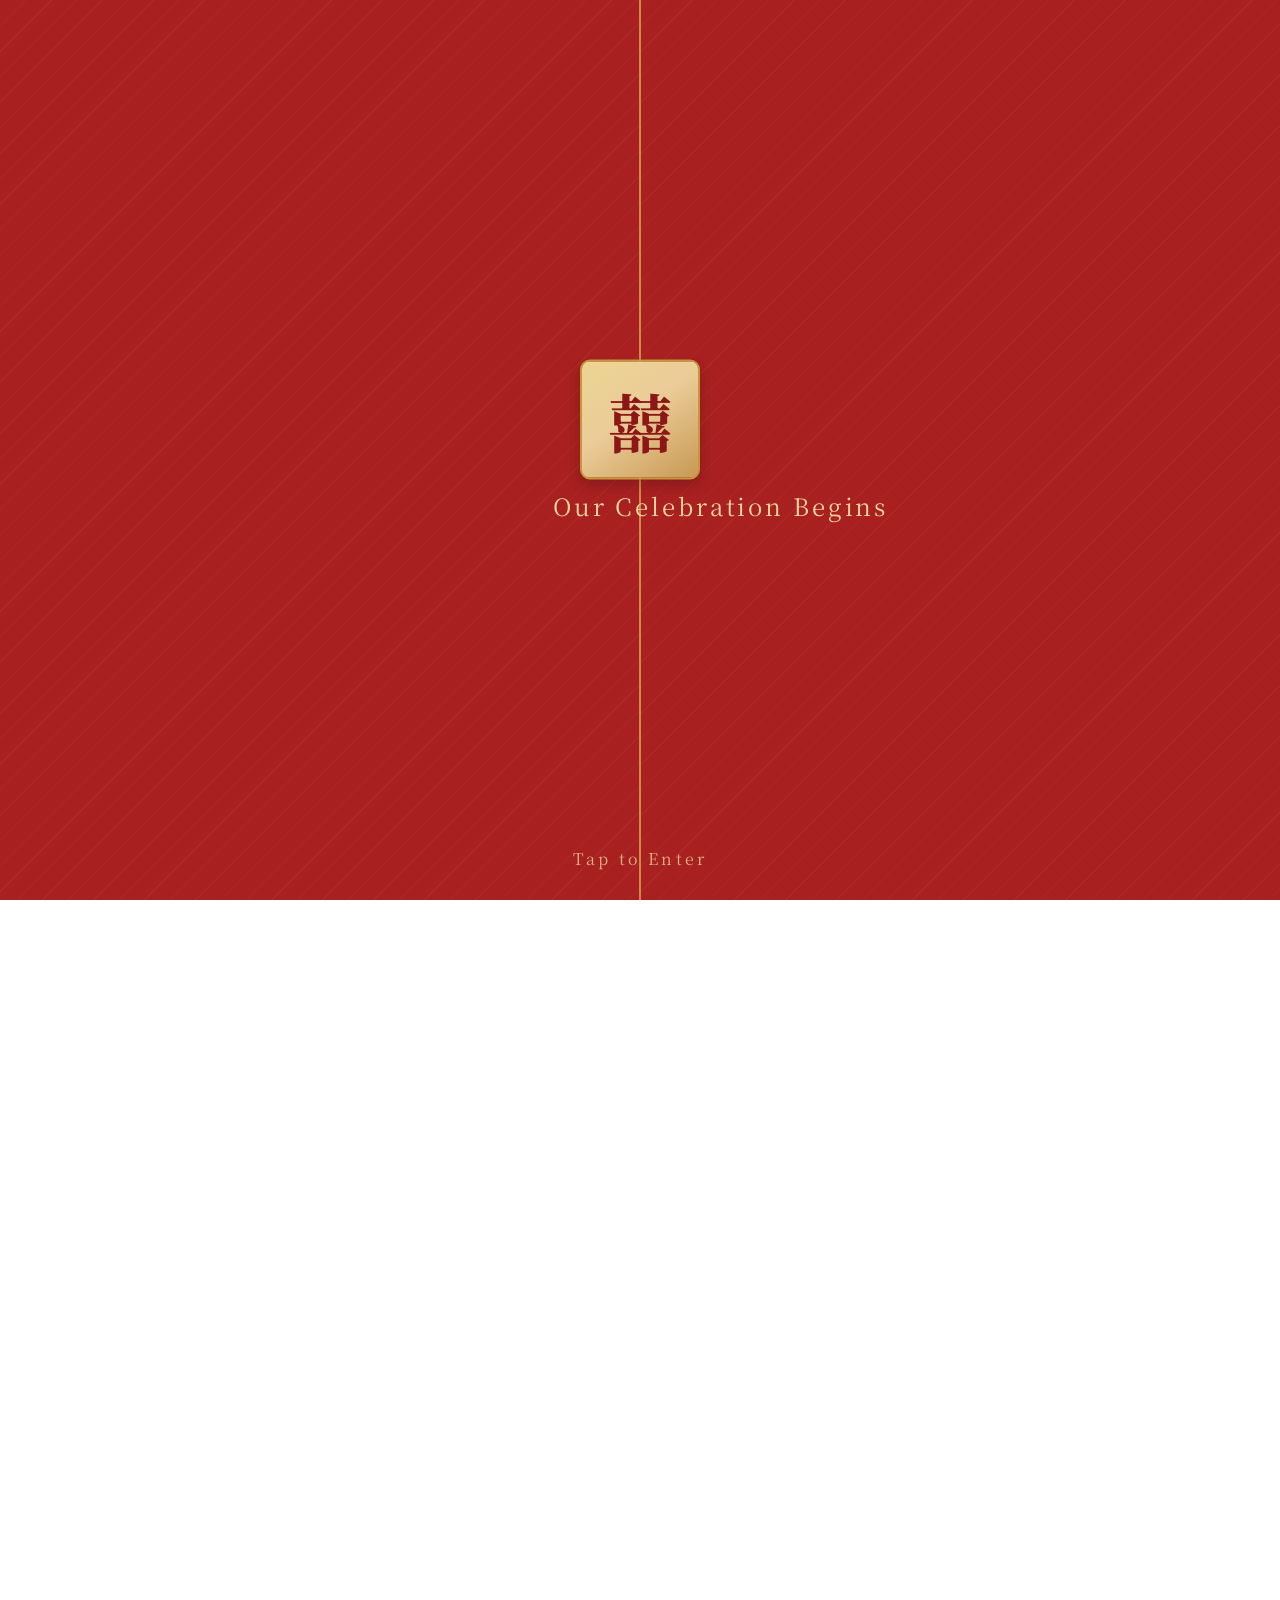
==== en.html @ 60b4d975 "english version" ====
<!DOCTYPE html>
<html lang="en">
<head>
<meta charset="UTF-8">
<meta
    name="viewport"
    content="width=device-width, initial-scale=1.0, maximum-scale=1.0, user-scalable=no"
>
<title>Wedding Invitation</title>
<link rel="preconnect" href="https://fonts.googleapis.com">
<link rel="preconnect" href="https://fonts.gstatic.com" crossorigin>
<link href="https://fonts.googleapis.com/css2?family=Cormorant+Garamond:wght@400;500;600&family=Noto+Serif+TC:wght@400;500;600;700&display=swap" rel="stylesheet">
<link rel="stylesheet" href="style.css">
</head>
<body class="no-scroll">
<!-- Opening -->
<section id="opening">
<div class="door door-left"></div>
<div class="door door-right"></div>
<div class="opening-content">
    <div class="happiness-tag">囍</div>
    <p class="opening-title">Our Celebration Begins</p>
</div>
<a class="opening-hint">Tap to Enter</a>
</section>
<!-- Hero -->
<section id="hero">
<img class="hero-photo" src="hero.jpg" alt="新人婚紗照">
<div class="hero-overlay"></div>
<div class="hero-frame"></div>
<div class="floating-xi xi-one">囍</div>
<div class="hero-content">
    <div class="hero-seal">囍</div>
    <p class="hero-invitation">
        Together with our families, we invite you to celebrate with us
    </p>
    <h1 class="hero-names">
        Ssu-Yu<br>
        Chin-I
    </h1>
    <p class="hero-english">
        SSU-YU &amp; CHIN-I
    </p>
    <p class="hero-date">
        MARCH 6, 2027 ・ SATURDAY
    </p>
    <div class="countdown" aria-label="Wedding countdown">
        <div class="countdown-item">
            <span id="countdown-days">000</span>
            <small>DAYS</small>
        </div>
        <div class="countdown-item">
            <span id="countdown-hours">00</span>
            <small>HRS</small>
        </div>
        <div class="countdown-item">
            <span id="countdown-minutes">00</span>
            <small>MIN</small>
        </div>
        <div class="countdown-item">
            <span id="countdown-seconds">00</span>
            <small>SEC</small>
        </div>
    </div>
</div>
<button class="scroll-hint" id="scrollHint" aria-label="Scroll down">
<span class="scroll-arrow"></span>
</button>
</section>
<!-- Prologue -->
<section id="invitation" class="invitation-section gold-dust">
<div class="section-inner">
<div class="invitation-heading">
<span class="invitation-line"></span>
<h2 class="invitation-symbol">囍</h2>
<span class="invitation-line"></span>
</div>
<p class="section-kicker">
      TO OUR FAMILY &amp; FRIENDS
</p>
<p class="invitation-text">
    Thank you for being part of our journey.<br><br>
    Because of you,<br>
    this story means even more<br>
    when shared.
</p>
</div>
</section>
<!-- Fate -->
<section id="fate" class="fate-section gold-dust">
<div class="floating-seed" aria-hidden="true">
<img src="assets/seed.svg" alt="">
</div>
<div class="fate-inner">
<div class="fate-heading">
    <span class="fate-line"></span>
    <div>
        <h2 class="fate-title">緣</h2>
        <p class="fate-kicker">OUR STORY</p>
    </div>
    <span class="fate-line"></span>
</div>
<div class="fate-story">
<p class="fate-text fate-line1">
               故事，
</p>
<p class="fate-text fate-line2">
               始於一顆桃花心木種子。
</p>
<div class="fate-gap"></div>
<p class="fate-date scene17-date">
               2017.01.24
</p>
<div class="fate-ending scene17">
    <p class="fate-text scene17-line1">
        從那一天起，
    </p>
    <p class="fate-text scene17-line2">
        我，
    </p>
    <p class="fate-text scene17-line3">
        變成了我們。
    </p>
</div>
<div class="fate-gap"></div>
<p class="fate-date scene22-date">
    2022.08.19
</p>
<div class="fate-ending scene22">
    <p class="fate-text scene22-line1">
        我們先許下了承諾，
    </p>
    <p class="fate-text scene22-line2">
        把婚禮，
    </p>
    <p class="fate-text scene22-line3">
        留給未來。
    </p>
</div>
<div class="fate-gap"></div>
<p class="fate-date scene27-date">
    2027.03.06
</p>
<div class="fate-ending scene27">
    <p class="fate-text scene27-line1">
        經過五年的等待，
    </p>
    <p class="fate-text scene27-line2">
        我們終於等到了，
    </p>
    <p class="fate-text scene27-line3">
        這一天。
    </p>
</div>
</div>
</div>
</section>
<!-- Gallery -->
<section id="gallery" class="gallery-section gold-dust">
    <div class="gallery-inner">
        <div class="gallery-heading">
            <span class="gallery-line"></span>
            <div>
                <h2 class="gallery-title">影</h2>
                <p class="gallery-kicker">PHOTOGRAPHS</p>
            </div>
            <span class="gallery-line"></span>
        </div>
        <div class="gallery-slider" id="gallerySlider">
            <div class="gallery-slide">
                <img src="assets/gallery-01.jpg" alt="婚紗照 1">
            </div>
            <div class="gallery-slide">
                <img src="assets/gallery-02.jpg" alt="婚紗照 2">
            </div>
            <div class="gallery-slide">
                <img src="assets/gallery-03.jpg" alt="婚紗照 3">
            </div>
            <div class="gallery-slide">
                <img src="assets/gallery-04.jpg" alt="婚紗照 4">
            </div>
            <div class="gallery-slide">
                <img src="assets/gallery-05.JPG" alt="婚紗照 5">
            </div>
            <div class="gallery-slide">
                <img src="assets/gallery-06.jpg" alt="">
            </div>
            <div class="gallery-slide">
                <img src="assets/gallery-07.JPG" alt="">
            </div>
            <div class="gallery-slide">
                <img src="assets/gallery-08.JPG" alt="">
            </div>
            <div class="gallery-slide">
                <img src="assets/gallery-09.JPG" alt="">
            </div>
            <div class="gallery-slide">
                <img src="assets/gallery-10.JPG" alt="">
            </div>
            <div class="gallery-slide">
                <img src="assets/gallery-11.JPG" alt="">
            </div>
            <div class="gallery-slide">
                <img src="assets/gallery-12.JPG" alt="">
            </div>
        </div>
        <div class="gallery-dots" id="galleryDots">
            <button class="gallery-dot is-active" type="button" aria-label="第 1 張照片"></button>
            <button class="gallery-dot" type="button" aria-label="第 2 張照片"></button>
            <button class="gallery-dot" type="button" aria-label="第 3 張照片"></button>
            <button class="gallery-dot" type="button" aria-label="第 4 張照片"></button>
            <button class="gallery-dot" type="button" aria-label="第 5 張照片"></button>
            <button class="gallery-dot" type="button" aria-label="第 6 張照片"></button>
            <button class="gallery-dot" type="button" aria-label="第 7 張照片"></button>
            <button class="gallery-dot" type="button" aria-label="第 8 張照片"></button>
            <button class="gallery-dot" type="button" aria-label="第 9 張照片"></button>
            <button class="gallery-dot" type="button" aria-label="第 10 張照片"></button>
            <button class="gallery-dot" type="button" aria-label="第 11 張照片"></button>
            <button class="gallery-dot" type="button" aria-label="第 12 張照片"></button>
        </div>
    </div>
</section>
<!-- Wedding Information -->
<section id="information" class="information-section gold-dust">
<div class="information-inner">
    <div class="information-heading">
        <span class="information-line"></span>
        <div>
            <h2 class="information-title">宴</h2>
            <p class="information-kicker">WEDDING DETAILS</p>
        </div>
        <span class="information-line"></span>
    </div>
<div class="information-block">
<p class="information-label">DATE</p>
<p class="information-main">2027 年 3 月 6 日</p>
<p class="information-sub">星期六</p>
</div>
<div class="information-block">
<p class="information-label">VENUE</p>
<p class="information-main">涵碧樓</p>
<p class="information-sub">The Lalu · Sun Moon Lake</p>
</div>
<div class="information-block">
    <p class="information-label">SCHEDULE</p>
    <div class="schedule-list">
        <div class="schedule-row">
            <span class="schedule-time">10:00</span>
            <span>湖畔證婚</span>
        </div>
        <div class="schedule-row">
            <span class="schedule-time">11:30</span>
            <span>午宴</span>
        </div>
    </div>
    <p class="ceremony-note">
        湖畔證婚座位有限，建議提早抵達入座；<br>
        若座位已滿，仍歡迎於後方一同觀禮。
    </p>
</div>
<div class="information-block calendar-block">
<div class="calendar-buttons">
    <a id="googleCalendarBtn"
   class="calendar-btn calendar-google"
   target="_blank"
   rel="noopener">
    Google Calendar
</a>
<a id="appleCalendarBtn"
   class="calendar-btn calendar-apple"
   href="assets/wedding.ics"
   download>
    Apple Calendar
</a>
</div>
<p class="calendar-note">
    期待與您共度這美好的一天。
</p>
</div>
</div>
</section>
<!-- Transportation -->
<section id="transportation" class="transportation-section gold-dust">
    <div class="transportation-heading">
        <span class="transportation-line"></span>
        <div>
            <h2 class="transportation-title">行</h2>
            <p class="transportation-kicker">GETTING HERE</p>
        </div>
        <span class="transportation-line"></span>
    </div>
    <div class="transportation-inner">
        <div class="transportation-location">
            <h3>日月潭涵碧樓</h3>
            <p class="venue-en">
                The Lalu, Sun Moon Lake
            </p>
            <p class="venue-address">
                南投縣魚池鄉水社村中興路142號
            </p>
        </div>
        <div class="transport-cards">
    <div class="transport-card">
        <div class="transport-icon" aria-hidden="true">
    <svg viewBox="0 0 24 24">
        <path d="M6 17h12"></path>
        <path d="M6 4h12a2 2 0 0 1 2 2v9a2 2 0 0 1-2 2H6a2 2 0 0 1-2-2V6a2 2 0 0 1 2-2Z"></path>
        <path d="M4 11h16"></path>
        <path d="M8 8h.01"></path>
        <path d="M16 8h.01"></path>
        <circle cx="8" cy="18" r="1.5"></circle>
        <circle cx="16" cy="18" r="1.5"></circle>
    </svg>
</div>
        <p class="transport-title">
            台灣好行
        </p>
        <div class="transport-route">
    <span>高鐵台中站</span>
    <span class="route-arrow">↓</span>
    <span>台灣好行（日月潭線）</span>
    <span class="route-arrow">↓</span>
    <span>日月潭水社站</span>
</div>
<p class="transport-note">
    於高鐵台中站 1 樓 5 號出口搭乘台灣好行(日月潭線)，<br>
    車程約 90–100 分鐘。
</p>

<p class="transport-note">
    抵達日月潭水社站後，搭乘計程車約 5 分鐘，<br>
    或步行約 15 分鐘即可抵達涵碧樓。
</p>
        <a
            class="transport-link"
            href="https://www.taiwantrip.com.tw/Frontend/Bustime/TimeTable/R0005"
            target="_blank"
            rel="noopener"
        >
            查看時刻表與班次
        </a>
    </div>
    <div class="transport-card">
        <div class="transport-icon" aria-hidden="true">
    <svg viewBox="0 0 24 24">
        <path d="M5 17v-4.5l1.7-5A2 2 0 0 1 8.6 6h6.8a2 2 0 0 1 1.9 1.5l1.7 5V17"></path>
        <path d="M5 13h14"></path>
        <path d="M7 13l1.2-4h7.6l1.2 4"></path>
        <path d="M5 17h14"></path>
        <path d="M7 17v1.5"></path>
        <path d="M17 17v1.5"></path>
        <circle cx="8" cy="15.5" r=".8"></circle>
        <circle cx="16" cy="15.5" r=".8"></circle>
    </svg>
</div>
        <p class="transport-title">
            自行開車
        </p>
        <div class="transport-route">
            <span>導航至</span>
            <span class="route-arrow">↓</span>
            <span>日月潭涵碧樓</span>
        </div>
        <p class="transport-note">
  飯店停車位有限，請依現場人員指引停放。<br>
  若館內停車位已滿，請改停中興停車場，<br>
  並搭乘接駁車前往會場。<br><br>
  <span class="parking-notice">
    接駁資訊將於婚禮前另行通知。
  </span>
</p>
    </div>
</div>
<div class="transportation-map">
    <iframe
        src="https://www.google.com/maps?q=The+Lalu+Sun+Moon+Lake&output=embed"
        loading="lazy"
        allowfullscreen
        title="日月潭涵碧樓地圖">
    </iframe>
</div>
<div class="accommodation-card">
    <div class="accommodation-icon" aria-hidden="true">
        <svg viewBox="0 0 32 32">
            <path d="M5 25V12"></path>
            <path d="M27 25V12"></path>
            <path d="M5 20h22"></path>
            <path d="M8 20v-6.5c0-1.1.9-2 2-2h4.5c1.1 0 2 .9 2 2V20"></path>
            <path d="M16.5 15h7c1.9 0 3.5 1.6 3.5 3.5V20"></path>
            <circle cx="11.5" cy="15" r="1.5"></circle>
            <path d="M5 25v2"></path>
            <path d="M27 25v2"></path>
        </svg>
    </div>
    <p class="accommodation-label">
        RECOMMENDED STAY
    </p>
    <h3 class="accommodation-title">
        日月潭教師會館
    </h3>
    <p class="accommodation-name-en">
        Sun Moon Lake Teachers’ Hostel
    </p>
    <p class="accommodation-text">
    若有住宿需求，可參考鄰近會場的日月潭教師會館。<br><br>
    <strong>預計於 2026 年 12 月初</strong><br>
    開放一般旅客預訂。
</p>
<p class="accommodation-note">
    （實際開放日期依館方公告為準。）
</p>
    <a
        class="accommodation-link"
        href="https://www.booking-wise0.com.tw/smlthotel/hotel/reservation/reservation.php?hid=101"
        target="_blank"
        rel="noopener"
    >
        前往訂房頁面
    </a>
</div>
</div>
    </div>
</section>
<!-- RSVP -->
<section id="rsvp" class="rsvp-section gold-dust">
<div class="rsvp-container">
<div class="section-header">
<span class="section-line"></span>
<div class="section-title-group">
<h2 class="section-zh">約</h2>
<p class="section-en">RSVP</p>
</div>
<span class="section-line"></span>
</div>
<div class="rsvp-inner">
<div class="rsvp-intro">
    <p>誠摯邀請您，與我們一同見證這份幸福。</p>
    <p>敬請於 <strong>2027 年 1 月 24 日</strong> 前回覆出席資訊。</p>
    <p class="seed-count-text">
    至今，已有 <span id="seedCount">0</span> 顆種子，即將在此相聚。
</p>
</div>
<form id="rsvpForm">
<div class="form-group">
<label for="guestName">姓名<span class="required">*</span></label>
<input id="guestName" type="text" name="name" autocomplete="name" required>
</div>
<fieldset class="form-group">
<legend>我們是否有這份榮幸與您相聚？<span class="required">*</span></legend>
<div class="choice-group two-columns">
<label class="choice-pill">
<input type="radio" name="attendance" value="yes" required>
<span>欣然出席</span>
</label>
<label class="choice-pill">
<input type="radio" name="attendance" value="no">
<span>很遺憾無法出席</span>
</label>
</div>
</fieldset>
<div id="attendanceFields" class="conditional-panel">
<div class="rsvp-divider">
<span>出席資訊</span>
</div>
<div class="counter-grid">
<div class="counter-field" data-counter="adults" data-min="0" data-max="10">
<div class="counter-label">大人<span class="required">*</span></div>
<div class="counter-control">
<button type="button" class="counter-button minus" aria-label="減少大人人數">−</button>
<span class="counter-value">1</span>
<button type="button" class="counter-button plus" aria-label="增加大人人數">＋</button>
</div>
<input type="hidden" name="adults" value="1">
</div>
<div class="counter-field" data-counter="children" data-min="0" data-max="5">
<div class="counter-label">孩童</div>
<div class="counter-control">
<button type="button" class="counter-button minus" aria-label="減少孩童人數">−</button>
<span class="counter-value">0</span>
<button type="button" class="counter-button plus" aria-label="增加孩童人數">＋</button>
</div>
<input type="hidden" name="children" value="0">
</div>
</div>
<div class="form-group">
<label for="companions">同行者姓名<span class="optional">選填，方便安排座位</span></label>
<input id="companions" type="text" name="companions" placeholder="例如：王小明、王小美">
</div>
<div class="rsvp-divider">
<span>餐點與孩童需求</span>
</div>
<div class="counter-grid">
<div class="counter-field" data-counter="vegetarian" data-min="0" data-max="15">
<div class="counter-label">素食人數</div>
<div class="counter-control">
<button type="button" class="counter-button minus" aria-label="減少素食人數">−</button>
<span class="counter-value">0</span>
<button type="button" class="counter-button plus" aria-label="增加素食人數">＋</button>
</div>
<input type="hidden" name="vegetarian" value="0">
</div>
<div class="counter-field" data-counter="childSeats" data-min="0" data-max="5">
<div class="counter-label">兒童座椅</div>
<div class="counter-control">
<button type="button" class="counter-button minus" aria-label="減少兒童座椅數量">−</button>
<span class="counter-value">0</span>
<button type="button" class="counter-button plus" aria-label="增加兒童座椅數量">＋</button>
</div>
<input type="hidden" name="childSeats" value="0">
</div>
</div>
</div>
<div class="rsvp-divider">
<span>紙本喜帖</span>
</div>
<fieldset class="form-group">
<legend>是否需要紙本喜帖？<span class="required">*</span></legend>
<div class="choice-group two-columns">
<label class="choice-pill">
<input type="radio" name="paperInvitation" value="no" required>
<span>不需要</span>
</label>
<label class="choice-pill">
<input type="radio" name="paperInvitation" value="yes">
<span>希望收藏一份紙本喜帖</span>
</label>
</div>
</fieldset>
<div id="addressFields" class="conditional-panel">
<div class="form-group">
<label for="receiver">收件人<span class="required">*</span></label>
<input id="receiver" type="text" name="receiver" autocomplete="name">
</div>
<div class="form-group">
<label for="phone">聯絡電話<span class="required">*</span></label>
<input id="phone" type="tel" name="phone" autocomplete="tel">
</div>
<div class="form-group">
<label for="address">寄送地址<span class="required">*</span></label>
<textarea id="address" name="address" rows="3" autocomplete="street-address"></textarea>
</div>
</div>
<div class="form-group">
<label for="requests">其他需求<span class="optional">選填</span></label>
<textarea id="requests" name="requests" rows="3" placeholder="例如：食物過敏、輪椅或嬰兒推車空間，或其他想讓我們知道的安排。"></textarea>
</div>
<button type="submit" class="rsvp-submit">回覆邀請</button>
<p id="rsvpStatus" class="rsvp-status" aria-live="polite"></p>
</form>
</div>
</div>
<div class="rsvp-finish hidden" id="rsvpFinish">
    <div class="finish-content">
        <h2 class="finish-title">
            收到您的回覆。
        </h2>
        <p class="finish-message" id="finishText"></p>
        <p class="finish-footer" id="finishFooter">
            已有
            <span id="finishSeedCount">0</span>
            顆種子，即將在此相聚。
        </p>
        <p class="finish-contact">
            若需更改回覆內容，請與我們聯繫。
        </p>
    </div>
   <div
    class="ending-scene"
    id="endingScene"
    aria-hidden="true"
    >
    <div class="ending-stage">
    <div class="ending-seed" id="endingSeed">
        <img src="assets/seed.svg" alt="">
    </div>
</div>
<div class="ending-signature" id="endingSignature">
    <p class="ending-with-love">
        With love,
    </p>
    <p class="ending-script">
        Ssu-Yu &amp; Chin-I
    </p>
    <p class="ending-names">
        周思妤 ・ 林晉億
    </p>
    <p class="ending-location">
        2027.03.06 &nbsp;·&nbsp; Sun Moon Lake
    </p>
</div>
<div class="leaf-message" id="leafMessage">
    <div class="leaf-message-form" id="leafMessageForm">
        <h3 class="leaf-message-title">
            想對我們說些什麼嗎？
        </h3>
        <p class="leaf-message-text">
    如果願意，也歡迎留下一句祝福。
</p>
        <textarea
            id="leafMessageInput"
            class="leaf-message-input"
            rows="4"
            maxlength="500"
            placeholder="寫下想對我們說的話…"
        ></textarea>
        <button
            type="button"
            class="leaf-message-button"
            id="leafMessageButton"
        >
            留下祝福
        </button>
        <p
            class="leaf-message-status"
            id="leafMessageStatus"
            aria-live="polite"
        ></p>
    </div>
    <div
        class="leaf-message-finished"
        id="leafMessageFinished"
    >
        <p class="leaf-finished-title">
            謝謝你的祝福
        </p>
    </div>
   <div class="line-invite" id="lineInvite">
    <p class="line-title" id="lineInviteText">
        婚禮前若有最新資訊，我們將透過婚禮 LINE 與您分享。
    </p>
    <a
    href="https://line.me/R/ti/p/@pru7287r"
    class="line-button"
    id="lineInviteButton"
    target="_blank"
    rel="noopener">
    <span class="mail-icon" aria-hidden="true"></span>
    接收婚禮通知
</a>
</div>
</div>
</div>
</div>
</section>
<audio id="bgMusic" loop preload="auto">
    <source src="assets/audio/time-for-two.mp3" type="audio/mpeg">
</audio>
<script src="script-en.js"></script>
</body>
</html>
---- style.css ----
/* ===========================
  Global
=========================== */
*{
   margin:0;
   padding:0;
   box-sizing:border-box;
}
html{
    scroll-behavior:smooth;
    width:100%;
    max-width:100%;
    overflow-x:clip;
}
body{
    width:100%;
    max-width:100%;
    overflow-x:clip;
    position:relative;
    font-family:"Noto Serif TC", serif;
    background:#ffffff;
    color:#222;
    -webkit-user-select:none;
    user-select:none;
    -webkit-touch-callout:none;
}
input,
textarea{
    -webkit-user-select:text;
    user-select:text;
    -webkit-touch-callout:default;
}
section{
    width:100%;
    max-width:100%;
}
body.no-scroll{
    position:fixed;
    inset:0;
    width:100%;
    height:100dvh;
    overflow:hidden;
    touch-action:none;
}
/* ===========================
  Section
=========================== */
section{
   min-height:100vh;
}
/* =========================
  Gold Dust
========================= */
.gold-dust{
   position:relative;
   overflow:hidden;
   isolation:isolate;
}
.gold-dust > *{
  position:relative;
  z-index:1;
}
.gold-dust::before,
.gold-dust::after{
   content:"";
   position:absolute;
   inset:-20%;
   z-index:0;
   pointer-events:none;
   background-image:
       radial-gradient(
           circle,
           rgba(197,151,70,.28) 0 1px,
           transparent 1.8px
       ),
       radial-gradient(
           circle,
           rgba(171,107,51,.16) 0 1px,
           transparent 1.7px
       );
   background-size:
       95px 95px,
       145px 145px;
   background-position:
       10px 15px,
       55px 75px;
   animation:goldDust 15s linear infinite;
}
.gold-dust::after{
   opacity:.55;
   transform:scale(.8);
   animation-duration:22s;
   animation-direction:reverse;
}
@keyframes goldDust{
   from{
       transform:translate3d(0,20px,0);
   }
   to{
       transform:translate3d(15px,-90px,0);
   }
}
/* ===========================
  Opening
=========================== */
#opening {
    position: fixed;
    inset: 0;
    width: 100%;
    height: 100dvh;
    min-height: 100dvh;
    overflow: hidden;
    background: transparent;
    display: flex;
    align-items: center;
    justify-content: center;
    cursor: pointer;
    z-index: 100;
    touch-action: none;
    overscroll-behavior: none;
}
.door {
   position: absolute;
   top: 0;
   width: 50%;
   height: 100%;
   background:
       repeating-linear-gradient(
           135deg,
           rgba(255, 215, 140, 0.05) 0,
           rgba(255, 215, 140, 0.05) 1px,
           transparent 1px,
           transparent 18px
       ),
       #a82020;
}
.door-left {
   left: 0;
   border-right: 0.5px solid rgba(230, 190, 100, 0.65);
}
.door-right {
   right: 0;
   border-left: 0.5px solid rgba(230, 190, 100, 0.65);
}
.opening-content {
   position: absolute;
   left: 50%;
   top: 50%;
   z-index: 2;
   width:auto;
   display:flex;
   flex-direction:column;
   align-items:center;
   text-align: center;
   color: #ead49a;
   transform: translate(-50%, -50%);
}
.happiness-tag {
   width: 120px;
   height: 120px;
   margin: 0 auto 8px;
   display: flex;
   align-items: center;
   justify-content: center;
   background:linear-gradient(
   145deg,
   #ecd491 0%,
   #ebcc98 45%,
   #c79953 100%
);
   color: #8d1616;
   border: 2px solid #c5963a;
   border-radius: 10px;
   font-size: 64px;
   font-weight: 700;
   box-shadow: 0 6px 12px rgba(0, 0, 0, 0.18),
   inset 0 1px 2px rgba(255, 255, 255, 0.18);
   animation: tagSwing 3s ease-in-out infinite;
}
.opening-title {
   width: 180px;
   margin: 0 auto 18px;
   font-size: 24px;
   letter-spacing: 0.12em;
   text-indent: 0.12em;
   white-space: nowrap;
}
.opening-hint {
   position:absolute;
   bottom:30px;      /* 距離底部 */
   left:50%;
   transform:translateX(-50%);
   color:#ead49a;
   z-index:3;
   font-size:16px;
   letter-spacing:0.2em;
   opacity:0.8;
   white-space:nowrap;
}
@keyframes tagSwing {
   0%, 100% {
       transform: rotate(-2deg);
   }
   50% {
       transform: rotate(2deg);
   }
}
/* 開門動畫 */
.door {
   transition: transform 1.4s cubic-bezier(0.77, 0, 0.18, 1);
}
.opening-content,
.opening-hint {
   transition: none;
}
#opening.is-open .door-left {
   transform: translateX(-100%);
}
#opening.is-open .door-right {
   transform: translateX(100%);
}
#opening.is-open .opening-content,
#opening.is-open .opening-hint {
   opacity: 0;
   visibility: hidden;
   pointer-events: none;
}
/* =========================
  Hero photo
========================= */
#hero {
   position: relative;
   width: 100%;
   height: 100dvh;
   min-height: 100dvh;
   overflow: hidden;
   background: #8d1616;
   transition:
   opacity 0.8s ease,
   filter 0.8s ease;
}
.hero-photo {
   position: absolute;
   inset: 0;
   width: 100%;
   height: 100dvh;
   object-fit: cover;
   object-position: center;

   --parallax-y:0px;

   transform:
       translate3d(0, var(--parallax-y), 0)
       scale(1.06);
   will-change:transform;
}
.hero-overlay {
   position: absolute;
   inset: 0;
   background: linear-gradient(
       to bottom,
       rgba(70, 0, 0, 0.10) 0%,
       rgba(70, 0, 0, 0.08) 40%,
       rgba(55, 0, 0, 0.62) 100%
   );
}
.hero-frame {
   position: absolute;
   inset: 14px;
   border: 1px solid rgba(225, 190, 105, 0.8);
   pointer-events: none;
}
.hero-frame::before,
.hero-frame::after {
   content: "";
   position: absolute;
   width: 42px;
   height: 42px;
}
.hero-frame::before {
   top: 7px;
   left: 7px;
   border-top: 2px solid #d9b967;
   border-left: 2px solid #d9b967;
}
.hero-frame::after {
   right: 7px;
   bottom: 7px;
   border-right: 2px solid #d9b967;
   border-bottom: 2px solid #d9b967;
}
.hero-content {
   position: absolute;
   left: 50%;
   bottom: 5%;
   width: calc(100% - 64px);
   max-width: 520px;
   transform: translateX(-50%);
   text-align: center;
   color: #f5e7bd;
   z-index: 2;
   display: flex;
   flex-direction: column;
   align-items: center;
}
.hero-invitation {
   margin-bottom: 18px;
   font-size: 15px;
   letter-spacing: 0.18em;
}
.hero-names {
   margin: 0;
   font-family: "Noto Serif TC", serif;
   font-size: clamp(42px, 11vw, 68px);
   font-weight: 600;
   line-height: 1.05;
   letter-spacing: 0.03em;
   color: #f7e8c4;
   text-shadow: 0 2px 10px rgba(0, 0, 0, 0.32);
}
.hero-english {
   margin-top: 18px;
   font-family: "Cormorant Garamond", serif;
   font-size: clamp(20px, 4vw, 28px);
   font-weight: 500;
   letter-spacing: 0.14em;
   color: rgba(247,232,196,.92);
   text-transform: uppercase;
}
.hero-date {
   margin-top: 16px;
   font-size: 17px;
   letter-spacing: 0.22em;
}
.hero-seal {
   width: 46px;
   height: 46px;
   margin: 0 auto 18px;
   display: flex;
   align-items: center;
   justify-content: center;
   border: 1px solid rgba(226, 194, 112, 0.9);
   border-radius: 50%;
   color: #ead49a;
   font-size: 21px;
   font-family: "Songti TC", "PMingLiU", serif;
   background: transparent;
}
.countdown {
   width: 100%;
   max-width: 300px;
   margin: 26px auto 0;
   display: grid;
   grid-template-columns: repeat(4, minmax(0, 1fr));
   color: #ead49a;
}
.countdown-item {
   position: relative;
   min-width: 0;
   display: flex;
   flex-direction: column;
   align-items: center;
   justify-content: flex-start;
}
.countdown-item:not(:last-child)::after {
   content: "";
   position: absolute;
   top: 2px;
   right: 0;
   width: 1px;
   height: 44px;
   background: rgba(234, 212, 154, 0.55);
}
.countdown-item span {
   display: block;
   font-size: 18px;
   line-height: 1;
   letter-spacing: 0.08em;
}
.countdown-item small {
   display: block;
   margin-top: 10px;
   font-size: 11px;
   font-weight: 400;
   line-height: 1;
}
/* 小紅囍漂浮動畫 */
.floating-xi {
   position: absolute;
   z-index: 3;
   width: 28px;
   height: 28px;
   display: flex;
   align-items: center;
   justify-content: center;
   border: 1px solid rgba(180, 65, 45, 0.55);
   color: #f5e7bd;
   background: #981c1c;
   font-family: "Songti TC", "PMingLiU", serif;
   font-size: 16px;
   opacity: 0.75;
   pointer-events: none;
}
/* 右邊小囍 */
.xi-one {
   right: 18%;
   top: 79%;
   transform: rotate(8deg);
   animation: floatXiOne 6s ease-in-out infinite;
}
@keyframes floatXiOne {
   0%,
   100% {
       transform: translateY(0) rotate(8deg);
   }
   50% {
       transform: translateY(-6px) rotate(5deg);
   }
}
/* Hero 文字進場 */
.hero-seal,
.hero-invitation,
.hero-names,
.hero-english,
.hero-date,
.countdown {
   opacity: 0;
   transform: translateY(14px);
}
.hero-visible .hero-seal {
   animation: heroFadeUp 1.4s ease forwards;
}
.hero-visible .hero-invitation {
   animation: heroFadeUp 1.4s ease 0.15s forwards;
}
.hero-visible .hero-names {
   animation: heroFadeUp 1.5s ease 0.3s forwards;
}
.hero-visible .hero-english {
   animation: heroFadeUp 1.5s ease 0.5s forwards;
}
.hero-visible .hero-date {
   animation: heroFadeUp 1.6s ease 0.65s forwards;
}
.hero-visible .countdown {
   animation: heroFadeUp 1.6s ease 0.8s forwards;
}
@keyframes heroFadeUp {
   from {
       opacity: 0;
       transform: translateY(8px);
   }
   to {
       opacity: 1;
       transform: translateY(0);
   }
}
/* =========================
  金色小光點
========================= */
.sparkle {
   position: absolute;
   z-index: 3;
   width: 3px;
   height: 3px;
   border-radius: 50%;
   background: #f6d88a;
   box-shadow:
       0 0 8px rgba(246, 216, 138, 0.95),
       0 0 18px rgba(246, 216, 138, 0.6);
   pointer-events: none;
   animation: sparkleFloat 3.5s ease-out forwards;
}
@keyframes sparkleFloat {
   0% {
       opacity: 0;
       transform: translateY(8px) scale(0.4);
   }
   25% {
       opacity: 0.8;
   }
   100% {
       opacity: 0;
       transform: translateY(-35px) scale(1);
   }
}

/* =========================
  點擊出現的金色囍
========================= */
.click-xi {
   position: fixed;
   z-index: 100;
   color: #f4d27c;
   font-family:
       "Noto Serif TC",
       "Songti TC",
       serif;
   font-size: 22px;
   font-weight: 600;
   text-shadow:
       0 0 5px rgba(244, 210, 124, 0.9),
       0 0 12px rgba(244, 210, 124, 0.45);
   pointer-events: none;
   --xi-x: 0px;
   --xi-y: -30px;
   --xi-rotate: 5deg;
   transform: translate(-50%, -50%) scale(0.5);
   animation: clickXiPop 1.1s ease-out forwards;
}
@keyframes clickXiPop {
   0% {
       opacity: 0;
       transform:
           translate(-50%, -50%)
           scale(0.4)
           rotate(-8deg);
   }
   25% {
       opacity: 1;
       transform:
           translate(-50%, -50%)
           scale(1.05)
           rotate(2deg);
   }
   100% {
       opacity: 0;
       transform:
           translate(-50%, -50%)
            translate(var(--xi-x), var(--xi-y))
       scale(1.15)
       rotate(var(--xi-rotate));
   }
}

/* 點擊時向外散開的小光點 */
.click-sparkle {
   position: fixed;
   z-index: 99;
   width: 6px;
   height: 6px;
   border-radius: 50%;
   background: #f6d88a;
   box-shadow:
       0 0 6px rgba(246, 216, 138, 1),
       0 0 14px rgba(246, 216, 138, 0.65);
   pointer-events: none;
   animation: clickSparkleBurst 0.9s ease-out forwards;
}
@keyframes clickSparkleBurst {
   0% {
       opacity: 1;
       transform:
           translate(-50%, -50%)
           translate(0, 0)
           scale(1);
   }
   100% {
       opacity: 0;
       transform:
           translate(-50%, -50%)
           translate(var(--move-x), var(--move-y))
           scale(0);
   }
}
.scroll-hint{
   position:absolute;
   left:25px;      /* 靠左 */
   bottom:40px;    /* 靠下 */
   width:28px;
   height:28px;
   border:none;
   background:transparent;
   display:flex;
   justify-content:center;
   align-items:center;
   cursor:pointer;
   z-index:10;
   animation:arrowFloat 2s ease-in-out infinite;
}
.scroll-arrow{
   width:10px;
   height:10px;
   border-right:2px solid rgba(245,231,189,.9);
   border-bottom:2px solid rgba(245,231,189,.9);
   transform:rotate(45deg);
}
@keyframes arrowFloat{
   0%,100%{
       opacity:.35;
       transform:translateY(0);
   }
   50%{
       opacity:.9;
       transform:translateY(5px);
   }
}
/* =========================
 Prologue / Invitation
========================= */
.invitation-section{
 min-height:75vh;
 padding:60px 28px;
 display:flex;
 justify-content:center;
 align-items:center;
 background:
   radial-gradient(
     circle at top,
     rgba(153,35,28,.08),
     transparent 45%
   ),
   #f8f3eb;
 color:#51251f;
 text-align:center;
 position:relative;
 z-index:5;
}
.section-inner{
 width:100%;
 max-width:760px;
 opacity:0;
 transform:translateY(40px);
 transition:
   opacity 1.15s ease,
   transform 1.15s ease;
}
.section-inner.is-visible{
 opacity:1;
 transform:translateY(0);
}
/* 與 Fate 的「緣」完全相同 */
.invitation-heading{
 display:flex;
 justify-content:center;
 align-items:center;
 gap:24px;
 opacity:0;
 transform:translateY(20px);
 transition:
   opacity 1.1s ease,
   transform 1.1s cubic-bezier(.22,.7,.25,1);
}
.invitation-line{
 display:block;
 width:70px;
 height:1px;
 background:rgba(155,40,33,.45);
 transform:scaleX(0);
 transition:transform 1.1s ease .25s;
}
.invitation-symbol{
 margin:0;
 font-family:"Noto Serif TC",serif;
 font-size:58px;
 font-weight:500;
 line-height:1;
 color:#9b2821;
}
.section-inner.is-visible .invitation-heading{
 opacity:1;
 transform:translateY(0);
}
.section-inner.is-visible .invitation-line{
 transform:scaleX(1);
}
/* 原本 Invitation 的文字層級 */
.section-kicker{
 margin:42px 0 22px;
 font-family:"Cormorant Garamond",serif;
 font-size:16px;
 font-weight:400;
 line-height:1;
 letter-spacing:.24em;
 color:#a06b42;
}
.invitation-title{
 margin:0 0 36px;
 font-family:"Noto Serif TC",serif;
 font-size:clamp(34px,4.2vw,44px);
 font-weight:500;
 line-height:1.55;
 letter-spacing:.08em;
 color:#51251f;
}
.invitation-text{
 margin:0;
 font-family:"Noto Serif TC",serif;
 font-size:19px;
 font-weight:400;
 line-height:2.2;
 letter-spacing:.08em;
 color:rgba(81,37,31,.8);
}
/* =========================
 Fate Section
========================= */
.fate-section{
   position:relative;
   min-height:130svh;
   padding:90px 24px;
   background:#f8f3eb;
   display:flex;
   justify-content:center;
   align-items:center;
   text-align:center;
   overflow:hidden;
}
.fate-inner{
   width:min(900px,100%);
}
.fate-heading{
   display:flex;
   justify-content:center;
   align-items:center;
   gap:24px;
   opacity:0;
   transform:translateY(20px);
   transition:
       opacity 1.1s ease,
       transform 1.1s cubic-bezier(.22,.7,.25,1);
}
.fate-line{
   display:block;
   width:70px;
   height:1px;
   background:rgba(155,40,33,.45);
   transform:scaleX(0);
   transition:transform 1.1s ease .25s;
}
.fate-title{
   margin:0;
   font-family:"Noto Serif TC", serif;
   font-size:58px;
   font-weight:500;
   line-height:1;
   color:#9b2821;
}
.fate-kicker{
    margin:14px 0 0;
    font-family:"Cormorant Garamond",serif;
    font-size:16px;
    letter-spacing:.25em;
    color:#a06b42;
}
.fate-story{
   margin-top:64px;
}
.fate-text{
   margin:0;
   font-family:"Noto Serif TC", serif;
   font-size:19px;
   font-weight:400;
   line-height:1.8;
   letter-spacing:.08em;
   color:rgba(81,37,31,.8);
   opacity:0;
   transform:translateY(22px);
   transition:
       opacity 1.15s ease,
       transform 1.15s cubic-bezier(.22,.7,.25,1);
}
.fate-line1{
   margin-bottom:12px;
}
.fate-line2{
   margin-bottom:0;
}
.fate-gap{
   height:52px;
}
.fate-date{
   margin:0;
   font-family:"Cormorant Garamond", serif;
   font-size:32px;
   font-weight:500;
   letter-spacing:.24em;
   color:#a78765;
   opacity:0;
   transform:translateY(22px);
   transition:
       opacity 1.15s ease,
       transform 1.15s cubic-bezier(.22,.7,.25,1);
}
.fate-ending{
   margin-top:10px;
}
.scene17-line1,
.scene17-line2,
.scene22-line1,
.scene22-line2,
.scene27-line1,
.scene27-line2{
    margin-bottom:4px;
}
.scene17-line3,
.scene22-line3,
.scene27-line3{
    margin-bottom:0;
}
/* 滑到 Fate 後依序出現 */
.fate-section.is-visible .fate-heading{
   opacity:1;
   transform:translateY(0);
}
.fate-section.is-visible .fate-line{
   transform:scaleX(1);
}
.fate-section.is-visible .fate-line1{
   opacity:1;
   transform:translateY(0);
   transition-delay:.65s;
}
.fate-section.is-visible .fate-line2{
   opacity:1;
   transform:translateY(0);
   transition-delay:1.05s;
}
/* 年份出現 */
.fate-date.chapter-visible{
    opacity:1;
    transform:translateY(0);
    transition-duration:1s;
}
/* 每個年份下面的文字同時出現 */
.fate-ending.chapter-visible .fate-text{
    opacity:1;
    transform:translateY(0);
    transition-delay:0.5s;
}
/* =========================
   Fate chapter positions
========================= */
/* 2017：置中 */
.scene17-date{
    width:100%;
    margin-left:auto;
    margin-right:auto;
    text-align:center;
}
/* 2022：偏左 */
.scene22-date,
.scene22{
    width:44%;
    margin-left:0;
    margin-right:auto;
    text-align:center;
}
/* 2027：偏右 */
.scene27-date,
.scene27{
    width:44%;
    margin-left:auto;
    margin-right:0;
    text-align:center;
}
/* =========================
   Gallery
========================= */
.gallery-section{
    padding:0 0 90px;
    background:#f8f3eb;
    text-align:center;
    overflow:hidden;
}
.gallery-inner{
    width:100%;
}
.gallery-heading{
    display:flex;
    justify-content:center;
    align-items:center;
    gap:24px;
    margin-bottom:36px;
    padding:0 28px;
}
.gallery-line{
    width:70px;
    height:1px;
    background:rgba(155,40,33,.45);
}
.gallery-title{
    margin:0;
    font-family:"Noto Serif TC",serif;
    font-size:56px;
    font-weight:500;
    line-height:1;
    color:#9b2821;
}
.gallery-kicker{
    margin:14px 0 0;
    font-family:"Cormorant Garamond",serif;
    font-size:16px;
    letter-spacing:.25em;
    color:#a06b42;
}
.gallery-slider{
    display:flex;
    gap:18px;
    overflow-x:auto;
    padding:0 calc((100% - min(38vw,640px))/2) 18px;
    scroll-snap-type:x proximity;
    scroll-padding-inline:calc((100% - min(38vw,640px))/2);
    scrollbar-width:none;
    -ms-overflow-style:none;
    cursor:grab;
    scroll-behavior:smooth;
}
.gallery-slider::-webkit-scrollbar{
    display:none;
}
.gallery-slider.dragging{
    cursor:grabbing;
    scroll-snap-type:none;
    scroll-behavior:auto;
}
.gallery-slide{
    flex:0 0 min(38vw,640px);
    scroll-snap-align:center;
}
.gallery-slide img{
    display:block;
    width:100%;
    aspect-ratio:4/5;
    object-fit:cover;
    border-radius:18px;
    box-shadow:0 14px 34px rgba(0,0,0,.1);
}
.gallery-dots{
    display:flex;
    justify-content:center;
    align-items:center;
    gap:9px;
    margin-top:22px;
}
.gallery-dot{
    width:7px;
    height:7px;
    padding:0;
    border:none;
    border-radius:50%;
    background:rgba(160,107,66,.28);
}
.gallery-dot.is-active{
    background:#a06b42;
}
@media (max-width:600px){
    .gallery-section{
    min-height:auto;
    padding:0 0 90px;
    background:#f8f3eb;
    text-align:center;
    overflow:hidden;
   }
    .gallery-heading{
        gap:18px;
        margin-bottom:30px;
        padding:0 24px;
    }
    .gallery-line{
        width:48px;
    }
    .gallery-title{
        font-size:42px;
    }
    .gallery-kicker{
        font-size:14px;
        letter-spacing:.22em;
    }
   .gallery-slider{
    gap:18px;
    padding:0 14vw 16px;
    scroll-padding-inline:14vw;
   }
   .gallery-slide{
    flex-basis:78vw;
   }
    .gallery-slide img{
        border-radius:16px;
    }
}
.gallery-heading{
    opacity:0;
    transform:translateY(20px);
    transition:opacity 1.1s ease,transform 1.1s cubic-bezier(.22,.7,.25,1);
}
.gallery-line{
    transform:scaleX(0);
    transition:transform 1.1s ease .25s;
}
.gallery-section.is-visible .gallery-heading{
    opacity:1;
    transform:translateY(0);
}
.gallery-section.is-visible .gallery-line{
    transform:scaleX(1);
}
.gallery-slider,
.gallery-dots{
    opacity:0;
    transition:opacity 1.2s ease;
}
.gallery-section.is-visible .gallery-slider,
.gallery-section.is-visible .gallery-dots{
    opacity:1;
    transition-delay:.55s;
}
/* =========================
 Wedding Information
========================= */
.information-section{
 min-height:auto;
 padding:90px 28px;
 background:#fffaf4;
 color:#51251f;
 text-align:center;
}
.information-inner{
 width:min(620px, 100%);
 margin:0 auto;
}
.information-heading{
    display:flex;
    justify-content:center;
    align-items:center;
    gap:24px;
    margin-bottom:42px;
    opacity:0;
    transform:translateY(20px);
    transition:
        opacity 1.1s ease,
        transform 1.1s cubic-bezier(.22,.7,.25,1);
}
.information-line{
    display:block;
    width:70px;
    height:1px;
    background:rgba(155,40,33,.45);
    transform:scaleX(0);
    transition:transform 1.1s ease .25s;
}
.information-kicker{
    margin:14px 0 0;
    font-family:"Cormorant Garamond",serif;
    font-size:16px;
    letter-spacing:.25em;
    color:#a06b42;
}
.information-title{
    margin:0;
    font-family:"Noto Serif TC",serif;
    font-size:56px;
    font-weight:500;
    line-height:1;
    color:#9b2821;
}
.information-block{
 padding:26px 0;
 border-bottom:1px solid rgba(160,107,66,.18);
}
.information-block:last-child{
 border-bottom:none;
}
.information-label{
 margin:0 0 10px;
 font-family:"Cormorant Garamond",serif;
 font-size:15px;
 letter-spacing:.24em;
 color:#a06b42;
}
.information-main{
 margin:0;
 font-family:"Noto Serif TC",serif;
 font-size:22px;
 line-height:1.8;
 letter-spacing:.08em;
 color:#51251f;
}
.information-sub{
 margin:6px 0 0;
 font-family:"Noto Serif TC",serif;
 font-size:16px;
 line-height:1.8;
 letter-spacing:.06em;
 color:rgba(81,37,31,.68);
}
.information-block{
    opacity:0;
    transform:translateY(24px);
    transition:
        opacity 1.1s ease,
        transform 1.1s cubic-bezier(.22,.7,.25,1);
}
.information-section.is-visible .information-heading{
    opacity:1;
    transform:translateY(0);
}
.information-section.is-visible .information-line{
    transform:scaleX(1);
}
.information-section.is-visible .information-block:not(.calendar-block){
    opacity:1;
    transform:translateY(0);
}
.calendar-block{
    opacity:0;
    transform:translateY(24px);
    transition:
        opacity 1.1s ease,
        transform 1.1s cubic-bezier(.22,.7,.25,1);
}
.information-section.is-visible .calendar-block{
    opacity:1;
    transform:translateY(0);
    transition-delay:1.35s;
}
.information-section.is-visible .information-block:nth-of-type(2){
    transition-delay:.55s;
}
.information-section.is-visible .information-block:nth-of-type(3){
    transition-delay:.75s;
}
.information-section.is-visible .information-block:nth-of-type(4){
    transition-delay:.95s;
}
.calendar-buttons{
    margin-top:52px;
    display:flex;
    justify-content:center;
    gap:18px;
    flex-wrap:wrap;
}
.calendar-btn{
    padding:14px 28px;
    border-radius:999px;
    text-decoration:none;
    font-family:"Noto Serif TC",serif;
    font-size:16px;
    transition:.25s;
}
.calendar-google{
    background:#9b2821;
    color:#fff;
}
.calendar-google:hover{
    background:#82211b;
}
.calendar-apple{
    border:1px solid rgba(160,107,66,.35);
    color:#51251f;
    background:white;
}
.calendar-apple:hover{
    background:#faf7f2;
}
.calendar-note{
    margin-top:42px;
    text-align:center;
    font-size:15px;
    line-height:1.8;
    color:rgba(81,37,31,.55);
    letter-spacing:.08em;
}
.schedule-list{
    width:max-content;
    margin:0 auto;
    display:flex;
    flex-direction:column;
    gap:4px;
    font-family:"Noto Serif TC",serif;
    font-size:22px;
    line-height:1.8;
    color:#51251f;
}
.schedule-row{
    display:grid;
    grid-template-columns:72px auto;
    align-items:center;
    text-align:left;
}
.schedule-time{
    font-family:"Cormorant Garamond",serif;
    font-size:24px;
    letter-spacing:.04em;
}
.ceremony-note{
    margin:24px auto 0;
    max-width:460px;
    color:rgba(81,37,31,.62);
    font-size:13px;
    line-height:2;
    letter-spacing:.06em;
    text-align:center;
}
/* =========================
   TRANSPORTATION
========================= */
.transportation-heading{
    display:flex;
    justify-content:center;
    align-items:center;
    gap:24px;
    margin-bottom:42px;
    opacity:0;
    transform:translateY(20px);
    transition:
        opacity 1.1s ease,
        transform 1.1s cubic-bezier(.22,.7,.25,1);
}
.transportation-heading > div{
    text-align:center;
}
.transportation-line{
    display:block;
    width:70px;
    height:1px;
    background:rgba(155,40,33,.45);
    transform:scaleX(0);
    transition:transform 1.1s ease .25s;
}
.transportation-title{
    margin:0;
    font-family:"Noto Serif TC",serif;
    font-size:56px;
    font-weight:500;
    line-height:1;
    color:#9b2821;
}
.transportation-kicker{
    margin:14px 0 0;
    font-family:"Cormorant Garamond",serif;
    font-size:16px;
    letter-spacing:.25em;
    color:#a06b42;
}
.transportation-section.is-visible .transportation-heading{
    opacity:1;
    transform:translateY(0);
}
.transportation-section.is-visible .transportation-line{
    transform:scaleX(1);
}
.transportation-section{
    padding:110px 24px;
    background:#f7f2ea;
}
.transportation-inner{
    width:min(760px,100%);
    margin:0 auto;
    text-align:center;
}
.transportation-location{
    margin-top:0px;
    margin-bottom:16px;
}
.transportation-location h3{
    margin:0;
    font-size:26px;
    font-weight:500;
    letter-spacing:.08em;
}
.transportation-location .venue-en{
    margin:8px 0 0;
    font-family:"Cormorant Garamond",serif;
    font-size:20px;
    letter-spacing:.05em;
}
.transportation-location .venue-address{
    margin:12px 0 0;
    font-size:14px;
    letter-spacing:.08em;
    line-height:1.8;
}
.transportation-map{
    margin:5px auto 0;
    width:85%;
    height:280px;
    overflow:hidden;
    border-radius:26px;
    box-shadow:0 18px 40px rgba(0,0,0,.08);
}
.transportation-map iframe{
    width:100%;
    height:100%;
    border:0;
     filter:
        saturate(.88)
        brightness(.98)
        sepia(.05);
    display:block;
}
.transport-card{
    padding:20px 18px;
    background:transparent;
    border:none;
    border-radius:0;
    box-shadow:none;
}
.transport-cards{
    display:grid;
    grid-template-columns:repeat(2,minmax(0,1fr));
    gap:10px;
    margin:16px 0;
}
.transport-icon{
    width:42px;
    height:42px;
    margin:0 auto 10px;
    display:flex;
    align-items:center;
    justify-content:center;
    font-size:25px;
    filter:grayscale(1);
    opacity:.75;
}
.transport-title{
    margin:0;
    font-size:17px;
    font-weight:500;
    letter-spacing:.16em;
}
.transport-route{
    margin-top:12px;
    display:flex;
    flex-direction:column;
    align-items:center;
    gap:8px;
    font-size:15px;
    letter-spacing:.08em;
    line-height:1.8;
}
.route-arrow{
    font-size:18px;
    opacity:.45;
}
.transport-note{
    margin-top:8px;
    font-size:13px;
    line-height:1.8;
    letter-spacing:.05em;
    opacity:.65;
}
.transport-icon{
    width:34px;
    height:34px;
    margin:0 auto 18px;
    color:#82684d;
}
.transport-icon svg{
    display:block;
    width:100%;
    height:100%;
    fill:none;
    stroke:currentColor;
    stroke-width:1.35;
    stroke-linecap:round;
    stroke-linejoin:round;
}
.transport-link{
    width:fit-content;
    margin:18px auto 0;
    padding:11px 20px;
    display:inline-flex;
    align-items:center;
    justify-content:center;
    border:1px solid rgba(155,40,33,.35);
    border-radius:999px;
    color:#8f342c;
    background:rgba(255,255,255,.45);
    font-family:"Noto Serif TC",serif;
    font-size:13px;
    line-height:1.4;
    letter-spacing:.08em;
    text-decoration:none;
    transition:
        background .3s ease,
        border-color .3s ease,
        transform .3s ease;
}
.transport-link:hover{
    border-color:rgba(155,40,33,.65);
    background:rgba(255,255,255,.8);
    transform:translateY(-1px);
}
.accommodation-card{
    width:min(100%,620px);
    margin:72px auto 10px;
    padding:50px 38px 46px;
    text-align:center;
    border-top:1px solid rgba(165,105,84,.28);
}
.accommodation-icon{
    width:38px;
    height:38px;
    margin:0 auto 18px;
    color:#8c837c;
}
.accommodation-icon svg{
    display:block;
    width:100%;
    height:100%;
    fill:none;
    stroke:currentColor;
    stroke-width:1.25;
    stroke-linecap:round;
    stroke-linejoin:round;
}
.accommodation-label{
    margin:0 0 18px;
    color:#a67e68;
    font-family:"Cormorant Garamond",serif;
    font-size:13px;
    letter-spacing:.28em;
}
.accommodation-title{
    margin:0;
    color:#40362f;
    font-size:25px;
    font-weight:500;
    letter-spacing:.14em;
}
.accommodation-name-en{
    margin:10px 0 0;
    color:#746960;
    font-family:"Cormorant Garamond",serif;
    font-size:18px;
    letter-spacing:.07em;
}
.accommodation-text{
    margin:28px 0 0;
    color:#746d67;
    font-size:15px;
    line-height:2;
    letter-spacing:.07em;
}
.accommodation-note{
    margin:16px 0 0;
    color:#aaa099;
    font-size:12px;
    line-height:1.8;
    letter-spacing:.06em;
}
.accommodation-text strong{
    font-weight:600;
    color:#8f342c;
}
.accommodation-link{
    display:inline-flex;
    align-items:center;
    justify-content:center;
    min-width:230px;
    min-height:50px;
    margin-top:30px;
    padding:0 26px;
    color:#a45d55;
    text-decoration:none;
    letter-spacing:.1em;
    border:1px solid rgba(176,95,86,.58);
    border-radius:999px;
    transition:
        color .3s ease,
        background-color .3s ease,
        transform .3s ease;
}
.accommodation-link:hover{
    color:#fffaf4;
    background:#a96b62;
    transform:translateY(-2px);
}
/* 行、約內文進場動畫 */
.transportation-inner,
.rsvp-inner{
    opacity:0;
    transform:translateY(30px);
    transition:
        opacity 1.15s ease,
        transform 1.15s cubic-bezier(.22,.7,.25,1);
}
.transportation-section.is-visible .transportation-inner,
.rsvp-section.is-visible .rsvp-inner{
    opacity:1;
    transform:translateY(0);
    transition-delay:.45s;
}
@media (max-width:700px){
   .transportation-heading{
    gap:18px;
   }
.transportation-line{
    width:48px;
   }
.transportation-title{
    font-size:42px;
   }
.transportation-kicker{
    font-size:14px;
    letter-spacing:.22em;
   } 
   .transportation-section{
        padding:84px 20px;
    }
    .transportation-location{
        margin-top:0px;
        margin-bottom:16px;
    }
    .transportation-location h3{
        font-size:22px;
    }
    .transportation-location .venue-en{
        font-size:18px;
    }
    .transportation-map{
    width:90%;
    height:170px;
    margin:10px auto 0;
    border-radius:16px;
}
    .transport-card{
        padding:16px 6px;
    }
        .accommodation-card{
        margin-top:42px;
        padding:42px 10px 36px;
    }
    .accommodation-icon{
        width:34px;
        height:34px;
        margin-bottom:16px;
    }
    .accommodation-label{
        margin-bottom:15px;
        font-size:12px;
        letter-spacing:.24em;
    }
    .accommodation-title{
        font-size:22px;
    }
    .accommodation-name-en{
        margin-top:8px;
        font-size:17px;
    }
    .accommodation-text{
        margin-top:24px;
        font-size:14px;
        line-height:2;
    }
    .accommodation-note{
        margin-top:14px;
        font-size:11px;
    }
    .accommodation-link{
        min-width:220px;
        min-height:48px;
        margin-top:26px;
        padding:0 22px;
        font-size:14px;
    }
}
/* =========================
   RSVP
========================= */
.rsvp-section{position:relative;min-height:auto;padding:110px 24px 130px;background:#fffaf4;color:#51251f;overflow:hidden}
.rsvp-section .section-header{display:flex;justify-content:center;align-items:center;gap:24px;margin-bottom:38px;text-align:center}
.rsvp-section .section-line{display:block;width:70px;height:1px;background:rgba(155,40,33,.45)}
.rsvp-section .section-title-group{display:flex;flex-direction:column;align-items:center}
.rsvp-section .section-zh{margin:0;font-family:"Noto Serif TC",serif;font-size:56px;font-weight:500;line-height:1;color:#9b2821}
.rsvp-section .section-en{margin:14px 0 0;font-family:"Cormorant Garamond",serif;font-size:16px;line-height:1;letter-spacing:.25em;color:#a06b42}
.rsvp-inner{width:min(680px,100%);margin:0 auto}
.rsvp-intro{margin:0 auto 48px;text-align:center;color:rgba(81,37,31,.68);font-size:15px;line-height:2;letter-spacing:.06em}
.rsvp-intro p{
    margin:0;
}
.seed-count-text{
    margin-top:8px;
}
.rsvp-intro strong{color:#a06b42;font-weight:500}
#seedCount,
#finishSeedCount{
    font-size:1.35em;
    font-weight:600;
    color:#9b2821;
    letter-spacing:.02em;
    transition:all .35s ease;
}
#seedCount.bump,
#finishSeedCount.bump{
    animation:seedCountPop .22s ease;
}
@keyframes seedCountPop{
    0%{
        transform:scale(1);
    }
    45%{
        transform:scale(1.18);
    }
    100%{
        transform:scale(1);
    }
}
#rsvpForm{width:100%}
.form-group{margin:0 0 30px}
fieldset.form-group{padding:0;border:0}
.form-group>label,.form-group>legend,.counter-label{display:block;margin:0 0 11px;color:#554b40;font-family:"Noto Serif TC",serif;font-size:14px;font-weight:400;line-height:1.6;letter-spacing:.08em}
.required{margin-left:4px;color:#a88447}
.optional{margin-left:8px;color:#a39a8e;font-size:12px;letter-spacing:.03em}
.form-group input[type="text"],.form-group input[type="tel"],.form-group textarea{display:block;width:100%;padding:14px 16px;border:1px solid rgba(157,126,72,.32);border-radius:14px;outline:none;background:rgba(255,255,255,.48);color:#4f473e;font-family:"Noto Serif TC",serif;font-size:16px;line-height:1.6;transition:border-color .3s ease,box-shadow .3s ease,background .3s ease}
.form-group textarea{min-height:94px;resize:vertical}
.form-group input::placeholder,.form-group textarea::placeholder{color:rgba(81,37,31,.35)}
.form-group input:focus,.form-group textarea:focus{border-color:#b18b4d;background:rgba(255,255,255,.78);box-shadow:0 0 0 3px rgba(177,139,77,.09)}
.choice-group{display:grid;grid-template-columns:1fr;gap:11px}
.choice-group.two-columns{grid-template-columns:repeat(2,minmax(0,1fr))}
.choice-pill{position:relative;display:flex;flex-direction:column;justify-content:center;min-height:52px;padding:11px 20px;border:1px solid rgba(157,126,72,.32);border-radius:999px;background:rgba(255,255,255,.38);text-align:center;cursor:pointer;transition:border-color .3s ease,background .3s ease,box-shadow .3s ease,transform .3s ease}
.choice-pill:hover{border-color:rgba(157,126,72,.65);transform:translateY(-1px)}
.choice-pill input{position:absolute;opacity:0;pointer-events:none}
.choice-pill span{color:#62584c;font-size:14px;line-height:1.5;letter-spacing:.06em}
.choice-pill:has(input:checked){border-color:#b18b4d;background:rgba(190,155,91,.13);box-shadow:0 5px 18px rgba(116,89,42,.08)}
.choice-pill:has(input:checked) span{color:#8f6c33}
.conditional-panel{display:none;margin:0}
.conditional-panel.is-visible{display:block;animation:rsvpPanelFade .4s ease}
.nested-panel.is-visible{margin:0 0 30px}
@keyframes rsvpPanelFade{from{opacity:0;transform:translateY(-8px)}to{opacity:1;transform:translateY(0)}}
.rsvp-divider{display:flex;align-items:center;gap:16px;margin:42px 0 28px;color:#a06b42;font-size:13px;letter-spacing:.18em;white-space:nowrap}
.rsvp-divider::before,.rsvp-divider::after{content:"";width:100%;height:1px;background:rgba(160,107,66,.2)}
.counter-grid{display:grid;grid-template-columns:repeat(2,minmax(0,1fr));gap:16px;margin-bottom:30px}
.counter-field{padding:17px 18px;border:1px solid rgba(157,126,72,.26);border-radius:18px;background:rgba(255,255,255,.3)}
.counter-label{margin-bottom:14px;text-align:center}
.counter-control{display:flex;align-items:center;justify-content:center;gap:22px}
.counter-button{display:flex;align-items:center;justify-content:center;width:34px;height:34px;padding:0;border:1px solid rgba(157,126,72,.48);border-radius:50%;background:transparent;color:#98743a;font-family:inherit;font-size:20px;line-height:1;cursor:pointer;transition:background .25s ease,color .25s ease,transform .2s ease}
.counter-button:hover{background:#a88447;color:#fff}
.counter-button:active{transform:scale(.92)}
.counter-button:disabled{opacity:.28;cursor:default}
.counter-button:disabled:hover{background:transparent;color:#98743a}
.counter-value{min-width:24px;color:#554b40;text-align:center;font-size:18px;line-height:1;font-variant-numeric:tabular-nums}
.rsvp-submit{display:block;min-width:180px;margin:45px auto 0;padding:13px 30px;border:1px solid #a88447;border-radius:999px;background:transparent;color:#8f6c33;font-family:"Noto Serif TC",serif;font-size:14px;letter-spacing:.16em;cursor:pointer;transition:background .35s ease,color .35s ease,box-shadow .35s ease,transform .25s ease}
.rsvp-submit:hover{background:#a88447;color:#fff;box-shadow:0 8px 22px rgba(122,91,40,.16);transform:translateY(-2px)}
.rsvp-status{min-height:24px;margin:18px 0 0;text-align:center;color:#94723b;font-size:13px;line-height:1.8;letter-spacing:.05em}
@media(max-width:700px){
.rsvp-section{padding:84px 20px 105px}
.rsvp-section .section-header{gap:18px;margin-bottom:32px}
.rsvp-section .section-line{width:48px}
.rsvp-section .section-zh{font-size:42px}
.rsvp-section .section-en{font-size:14px;letter-spacing:.22em}
.rsvp-intro{margin-bottom:38px;font-size:14px;line-height:1.9}
.form-group{margin-bottom:25px}
.choice-group.two-columns{
    grid-template-columns:repeat(2,minmax(0,1fr));
    gap:10px;
}
.choice-pill{
    min-width:0;
    min-height:58px;
    padding:10px 8px;
}
.choice-pill span{
    font-size:14px;
    line-height:1.45;
    white-space:normal;
}
.rsvp-divider{margin:36px 0 24px;font-size:12px;gap:12px}
.counter-grid{gap:11px}
.counter-field{padding:15px 10px}
.counter-control{gap:14px}
.counter-button{width:31px;height:31px;font-size:18px}
.rsvp-submit{margin-top:38px}
}
.rsvp-container{
opacity:1;
transform:scale(1);
transition:
opacity .75s ease,
transform .75s ease;
}
.rsvp-container.is-leaving{
opacity:0;
transform:scale(.985);
pointer-events:none;
}
.rsvp-finish{
    display:block;
    width:100%;
    min-height:100vh;
    text-align:center;
    color:#554b40;
    opacity:0;
    pointer-events:none;
    transition:opacity 1s ease;
}
.rsvp-finish.show{
    opacity:1;
    pointer-events:auto;
}
.hidden{
    display:none;
}
/* 完成頁文字區 */
.finish-content{
    min-height:100vh;
    padding:90px 24px;

    display:flex;
    flex-direction:column;
    justify-content:center;
    align-items:center;
}
.finish-title{
    margin:0;
    color:#8f6c33;
    font-size:24px;
    font-weight:500;
    letter-spacing:.12em;
}
.finish-message{
    margin-top:22px;
    font-size:18px;
    line-height:2;
    letter-spacing:.1em;
}
/* 只有選擇出席時顯示 */
.finish-footer{
    margin-top:34px;
    color:rgba(85,75,64,.72);
    font-size:15px;
    line-height:2;
    letter-spacing:.08em;   /* 原本 .14em */
    max-width:420px;
    margin-left:auto;
    margin-right:auto;
}
.finish-footer.is-hidden{
    display:none;
}
/* 修改回覆提示 */
.finish-contact{
    margin-top:34px;
    color:rgba(85,75,64,.62);
    font-size:13px;
    line-height:1.9;
    letter-spacing:.12em;
}
/* 最後動畫區 */
.ending-scene{
    position:relative;
    margin-top:-45svh;
    height:155svh;
    min-height:unset;
}
.ending-stage{
    position:sticky;
    top:0;
    width:100%;
    height:100vh;
    overflow:hidden;
    display:flex;
    justify-content:center;
    align-items:center;
}
.ending-seed{
    visibility:hidden;
}
.ending-signature{
    position:absolute;
    top:auto;
    bottom:200px;
    left:50%;
    width:100%;
    text-align:center;
    opacity:0;
    pointer-events:none;
    color:#80684f;
    transform:translate(-50%,18px);
}
.ending-names{
    margin:0;
    font-size:22px;
    letter-spacing:.18em;
    color:#7a5a3b;
}
.ending-location{
    margin-top:12px;
    font-family:"Cormorant Garamond",serif;
    font-size:15px;
    letter-spacing:.22em;
    color:rgba(122,90,59,.72);
}
/* Scroll 進度由 JS 寫入 0～1 */
.ending-seed{
    position:absolute;
    top:-170px;
    left:47%;
    width:78px;
    height:126px;
    opacity:0;
    visibility:hidden;
    pointer-events:none;
    will-change:top,left,transform,opacity;
    transform:translateX(-50%) rotate(-20deg);
}
.ending-seed img{
    display:block;
    width:100%;
    height:100%;
    object-fit:contain;
}
@keyframes seedHint{
    0%,100%{
        opacity:.12;
        transform:
            translateX(-50%)
            translateY(0)
            rotate(-18deg)
            scale(.82);
    }
    35%{
        opacity:.28;
        transform:
            translateX(-50%)
            translateY(3px)
            rotate(-16deg)
            scale(.82);
    }
    65%{
        opacity:.20;
        transform:
            translateX(-50%)
            translateY(5px)
            rotate(-20deg)
            scale(.82);
    }
}
.ending-seed.hint{
    top:10%;
    left:50%;
    visibility:visible !important;
    animation:seedHint 4.8s ease-in-out infinite;
}
.ending-names{
    margin:0;
    font-family:"Noto Serif TC",serif;
    font-size:22px;
    font-weight:500;
    letter-spacing:.18em;
    color:#7a5a3b;
}
.ending-location{
    margin-top:12px;
    font-family:"Cormorant Garamond",serif;
    font-size:15px;
    letter-spacing:.22em;
    color:rgba(122,90,59,.72);
}
.rsvp-section:has(.rsvp-finish.show){
    padding-bottom:0;
}
/* =========================
   Leaf Message
========================= */
.leaf-message{
    position:absolute;
    top:0;
    left:50%;
    width:min(520px, calc(100% - 48px));
    padding:0;
    text-align:center;
    opacity:0;
    visibility:hidden;
    pointer-events:none;
    transform:translate(-50%,0);
    transition:
        opacity 1.1s ease,
        transform 1.1s ease,
        visibility 0s linear 1.1s;
}
.leaf-message.is-visible{
    opacity:1;
    visibility:visible;
    pointer-events:auto;
    transform:translate(-50%,0);
    transition-delay:0s;
}
.leaf-message-title{
    margin:0;
    color:#7a5a3b;
    font-size:21px;
    font-weight:500;
    letter-spacing:.1em;
}
.leaf-message-text{
    margin-top:14px;
    color:rgba(85,75,64,.7);
    font-size:14px;
    line-height:2;
    letter-spacing:.08em;
}
.leaf-message-input{
    display:block;
    width:100%;
    min-height:88px;
    margin-top:20px;
    padding:18px 20px;
    border:1px solid rgba(143,108,51,.28);
    border-radius:2px;
    outline:none;
    resize:none;
    background:rgba(255,255,255,.45);
    color:#554b40;
    font-family:"Noto Serif TC",serif;
    font-size:15px;
    line-height:1.9;
    letter-spacing:.05em;
    transition:
        border-color .3s ease,
        box-shadow .3s ease,
        background .3s ease;
}
.leaf-message-input::placeholder{
    color:rgba(85,75,64,.38);
}
.leaf-message-input:focus{
    border-color:rgba(143,108,51,.58);
    background:rgba(255,255,255,.72);
    box-shadow:0 8px 30px rgba(111,83,48,.08);
}
.leaf-message-button{
    min-width:180px;
    min-height:48px;
    margin-top:18px;
    padding:0 26px;
    border:1px solid rgba(143,108,51,.56);
    border-radius:999px;
    background:transparent;
    color:#7a5a3b;
    font-family:"Noto Serif TC",serif;
    font-size:14px;
    letter-spacing:.14em;
    cursor:pointer;
    transition:
        background .3s ease,
        color .3s ease,
        opacity .3s ease,
        transform .3s ease;
}
.leaf-message-button:hover{
    background:#8f6c33;
    color:#fffaf1;
    transform:translateY(-1px);
}
.leaf-message-button:disabled{
    cursor:default;
    opacity:.62;
    transform:none;
}
.leaf-message-status{
    min-height:24px;
    margin-top:16px;
    color:rgba(85,75,64,.68);
    font-size:13px;
    letter-spacing:.08em;
}
.leaf-message-form{
    opacity:1;
    transform:translateY(0);
    transition:
        opacity .7s ease,
        transform .7s ease;
}
.leaf-message-form.is-leaving{
    opacity:0;
    transform:translateY(-12px);
    pointer-events:none;
}
.leaf-message-finished{
    display:none;
    opacity:0;
    transform:translateY(12px);
    text-align:center;
}
.leaf-message-finished.is-visible{
    display:block;
    animation:leafFinishedIn 1s ease forwards;
}
.leaf-finished-title{
    margin:0;
    color:#7a5a3b;
    font-size:21px;
    font-weight:500;
    letter-spacing:.12em;
}
.leaf-finished-text{
    margin-top:14px;
    color:rgba(85,75,64,.7);
    font-size:14px;
    line-height:2;
    letter-spacing:.08em;
}
@keyframes leafFinishedIn{
    from{
        opacity:0;
        transform:translateY(12px);
    }

    to{
        opacity:1;
        transform:translateY(0);
    }
}
/* 手機版 */
/* =========================
 Floating Seed
========================= */
.floating-seed{
 position:absolute;
 top:-110px;
 left:50%;
 width:96px;
 height:194px;
 z-index:2;
 opacity:0;
 pointer-events:none;
 transform:translateX(-50%) rotate(-12deg);
}
.floating-seed img{
 display:block;
 width:100%;
 height:100%;
 object-fit:contain;
 opacity:0.82;
 filter:saturate(0.92) brightness(1.03);
}
.fate-section.is-visible .floating-seed{
    animation:
        seed-fall
        8s
        cubic-bezier(.37,.02,.63,1)
        .4s
        forwards;
}
@keyframes seed-fall{
 0%{
   top:-170px;
   left:47%;
   opacity:0;
   transform:translateX(-50%) rotate(-20deg);
 }
 8%{
   opacity:1;
 }
 22%{
   left:55%;
   transform:translateX(-50%) rotate(65deg);
 }
 42%{
   left:43%;
   transform:translateX(-50%) rotate(155deg);
 }
 62%{
   left:57%;
   transform:translateX(-50%) rotate(245deg);
 }
 82%{
   left:46%;
   opacity:1;
   transform:translateX(-50%) rotate(330deg);
 }
 100%{
   top:calc(100% + 40px);
   left:52%;
   opacity:0;
   transform:translateX(-50%) rotate(410deg);
 }
}
/* =========================
 Mobile
========================= */
@media (max-width:600px){
  /* Invitation */
.invitation-section{
 min-height:auto;
 padding:72px 24px 80px;
}
.invitation-heading{
 gap:18px;
}
.invitation-line{
 width:48px;
}
.invitation-symbol{
 font-size:42px;
}
.section-kicker{
 margin:32px 0 28px;
 font-size:14px;
 line-height:1;
 letter-spacing:.18em;
}
.invitation-title{
 margin:0 0 30px;
 font-size:34px;
 line-height:1.45;
 letter-spacing:.04em;
}
.invitation-text{
 font-size:19px;
 line-height:1.9;
 letter-spacing:.08em;
}
  /* Fate */
  .fate-section{
    min-height:100svh;
    padding:72px 28px 120px;
  }
  .fate-heading{
    gap:18px;
  }
  .fate-line{
    width:48px;
  }
  .fate-title{
    font-size:42px;
  }
  .fate-kicker{
    font-size:14px;
    letter-spacing:.22em;
}
  .fate-story{
    margin-top:50px;
  }
  .fate-text{
    font-size:19px;
    line-height:1.55;
  }
  .fate-line1{
    margin-bottom:12px;
  }
  .fate-gap{
    height:52px;
  }
  .fate-date{
    font-size:28px;
  }
  .fate-ending{
    margin-top:10px;
  }
  .scene17-line1,
  .scene17-line2,
  .scene22-line1,
  .scene22-line2,
  .scene27-line1,
  .scene27-line2{
    margin-bottom:4px;
}
.scene17-line3,
.scene22-line3,
.scene27-line3{
    margin-bottom:0;
}
.fate-inner{
    width:100%;
}  
/* Mobile：沿用 Desktop */
.scene22-date,
.scene22{
    width:62%;
    margin-left:0;
    margin-right:auto;
    text-align:center;
}
.scene27-date,
.scene27{
    width:62%;
    margin-left:auto;
    margin-right:0;
    text-align:center;
}
   .scene22-date,
   .scene27-date{
    margin-bottom:20px;
    font-variant-numeric:tabular-nums;
   }
.scene22,
.scene27{
    margin-top:0;
}
  .floating-seed{
    width:55px;
    height:115px;
  }
.fate-section.is-visible .floating-seed{
    animation-duration:7.2s;
}
  /* Wedding Information */
  .information-section{
    padding:70px 24px;
  }
  .information-title{
    font-size:42px;
  }
  .information-line{
    width:48px;
   }
   .information-heading{
    gap:18px;
   }
  .information-kicker{
    font-size:14px;
    letter-spacing:.22em;
   }
  .information-main{
    font-size:20px;
   }
  .information-sub{
    font-size:15px;
   }
.calendar-buttons{
    margin-top:24px;
    flex-direction:row;
    justify-content:center;
    gap:10px;
    flex-wrap:nowrap;
}
.calendar-btn{
    width:auto;
    min-width:0;
    padding:12px 16px;
    font-size:14px;
    white-space:nowrap;
}
   .calendar-note{
    margin-top:26px;
    font-size:14px;
   }
}
/* =========================
 Reduced Motion
========================= */
@media (prefers-reduced-motion:reduce){
 .fate-section.is-visible .floating-seed{
   animation:none;
   opacity:1;
   top:18%;
 }
}
@media(max-width:700px){
    .form-group input[type="text"],
    .form-group input[type="tel"],
    .form-group textarea{
        font-size:16px;
    }

    .choice-pill span{
        white-space:nowrap;
    }
}
@media (max-width:700px){
    .leaf-message.is-visible{
        transform:translate(-50%, -20px);
    }
}
@media (max-width:700px){
    .leaf-message-input{
        min-height:60px;
        padding:14px 16px;
    }
}
@media (max-width:700px){
    .transport-cards{
        grid-template-columns:1fr;
        gap:18px;
        margin:20px 0 24px;
    }
    .transport-card{
        width:100%;
        padding:16px 10px 22px;
    }
    .transport-card + .transport-card{
        border-top:1px solid rgba(160,107,66,.2);
        padding-top:28px;
    }
    .transport-route{
        font-size:15px;
        line-height:1.9;
    }
    .transport-note{
        max-width:320px;
        margin:14px auto 0;
        font-size:13px;
        line-height:2;
    }
    .transportation-map{
        width:100%;
        height:210px;
        margin-top:0;
    }
}
/* 約 RSVP 標題進場動畫 */
.rsvp-section .section-header{
    opacity:0;
    transform:translateY(20px);
    transition:
        opacity 1.1s ease,
        transform 1.1s cubic-bezier(.22,.7,.25,1);
}
.rsvp-section .section-line{
    transform:scaleX(0);
    transition:transform 1.1s ease .25s;
}
.rsvp-section.is-visible .section-header{
    opacity:1;
    transform:translateY(0);
}
.rsvp-section.is-visible .section-line{
    transform:scaleX(1);
}
.line-invite{
    margin-top:50px;
    text-align:center;
    opacity:0;
    transform:translateY(25px);
    transition:all .8s ease;
}
.line-invite.show{
    opacity:1;
    transform:translateY(0);
}
.line-title{
    color:#7d705f;
    font-size:15px;
    line-height:1.9;
    margin-bottom:24px;
}
.line-button{
    display:inline-block;
    padding:14px 34px;
    border:1px solid rgba(155,40,33,.35);
    border-radius:999px;
    color:#8f342c;
    text-decoration:none;
    background:white;
    transition:.3s;
}
.line-button:hover{
    background:#2d6a4f;
    color:white;
}
/* ===== Ending tree softer colors ===== */
.ending-trunk{
    filter:saturate(.62) brightness(1.10);
}
.ending-branches{
    filter:saturate(.68) brightness(1.08);
}
.ending-leaves{
    filter:saturate(.72) brightness(1.06);
}
.ending-leaf-left,
.ending-leaf-right{
    filter:saturate(.72) brightness(1.06);
}
.parking-notice{
  font-size: 0.88em;
  color: #9a918a;
  letter-spacing: 0.06em;
}
.mail-icon{
    display:inline-block;
    width:15px;
    height:11px;
    margin-right:7px;
    border:1px solid rgba(155,40,33,.65);
    border-radius:1px;
    position:relative;
    vertical-align:1px;
}
.mail-icon::before,
.mail-icon::after{
    content:"";
    position:absolute;
    top:1px;
    width:8px;
    height:1px;
    background:rgba(155,40,33,.65);;
}
.mail-icon::before{
    left:0;
    transform:rotate(34deg);
    transform-origin:left center;
}
.mail-icon::after{
    right:0;
    transform:rotate(-34deg);
    transform-origin:right center;
}
/* =========================
   Heart Firework
========================= */
.heart-firework-particle{
    position:absolute;
    width:3px;
    height:3px;
    border-radius:50%;
    background:#d8a16f;
    box-shadow:
        0 0 4px rgba(216,161,111,.65),
        0 0 9px rgba(216,161,111,.28);
    z-index:9;
    pointer-events:none;
}
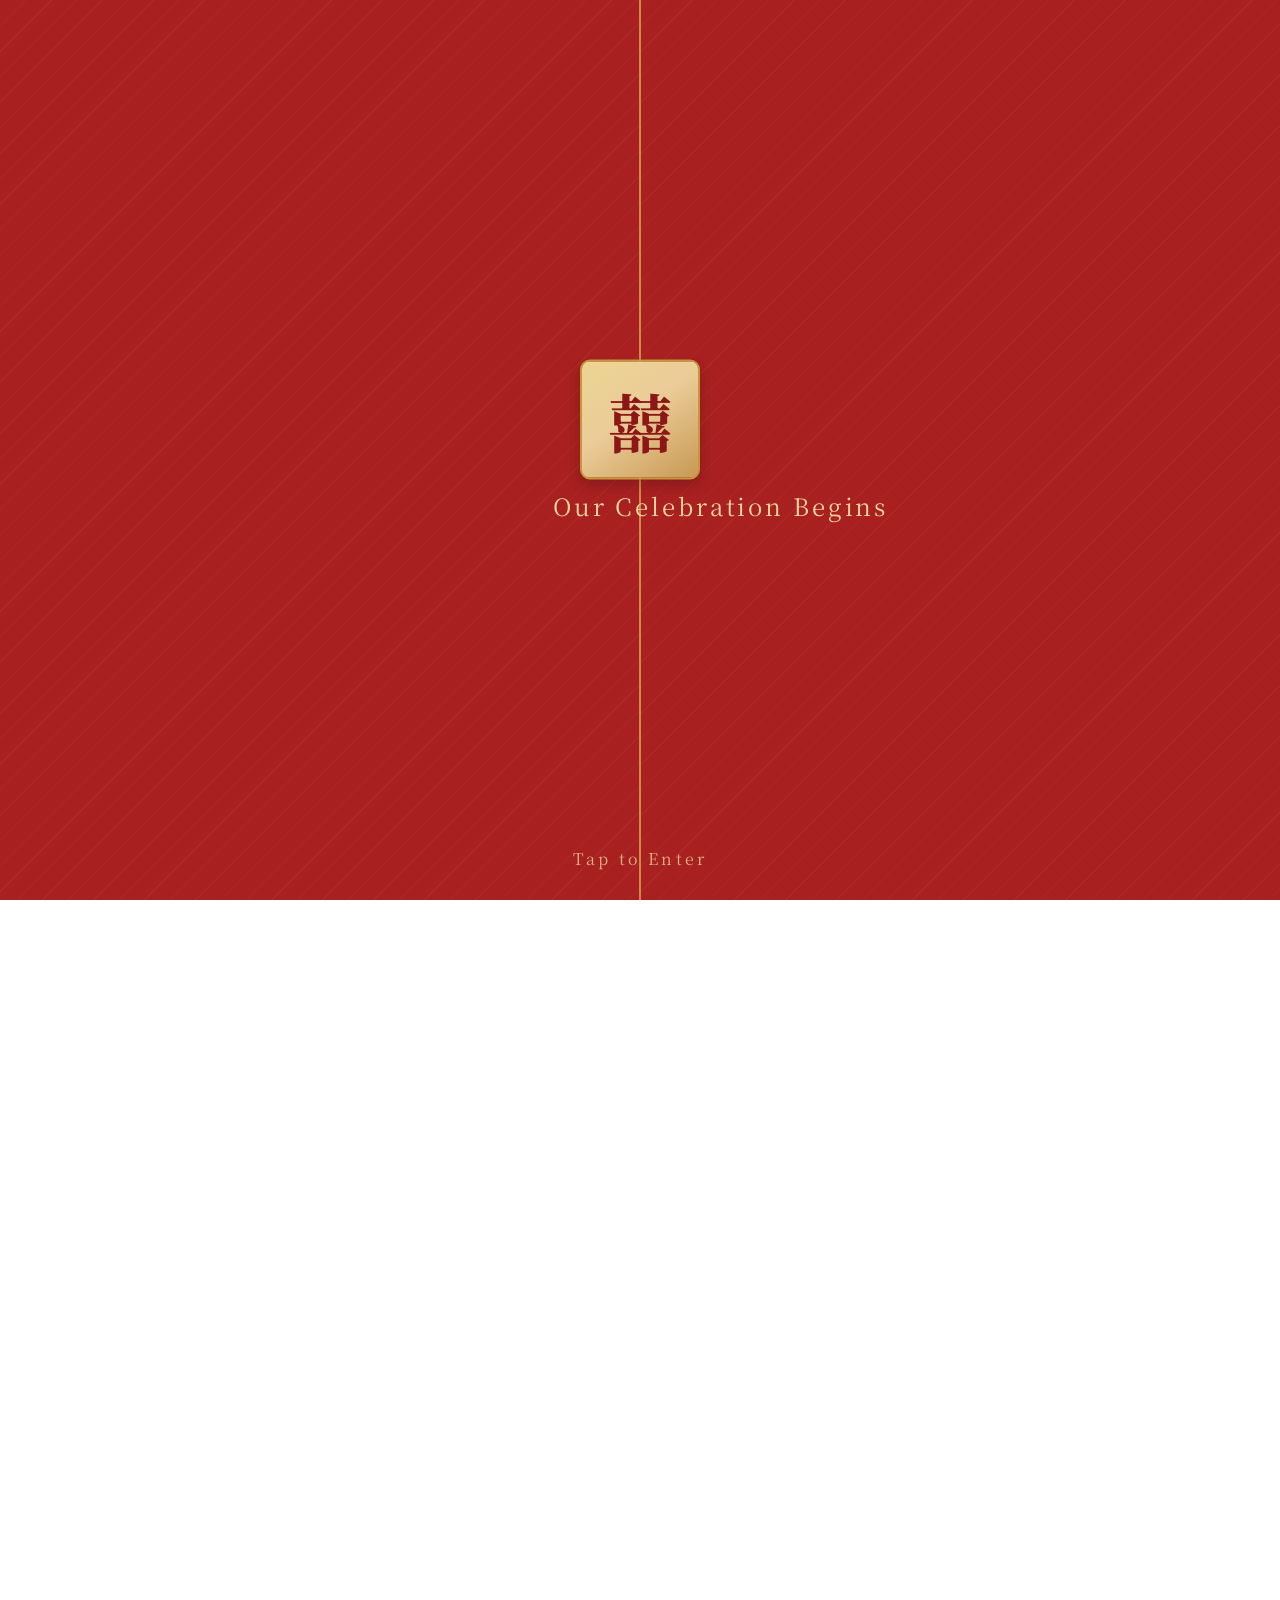
==== commit a83c3501: "en" ====
--- a/en.html
+++ b/en.html
@@ -101,57 +101,58 @@
     <span class="fate-line"></span>
 </div>
 <div class="fate-story">
-<p class="fate-text fate-line1">
-               故事，
-</p>
-<p class="fate-text fate-line2">
-               始於一顆桃花心木種子。
-</p>
-<div class="fate-gap"></div>
-<p class="fate-date scene17-date">
-               2017.01.24
-</p>
-<div class="fate-ending scene17">
-    <p class="fate-text scene17-line1">
-        從那一天起，
-    </p>
-    <p class="fate-text scene17-line2">
-        我，
-    </p>
-    <p class="fate-text scene17-line3">
-        變成了我們。
-    </p>
-</div>
-<div class="fate-gap"></div>
-<p class="fate-date scene22-date">
-    2022.08.19
-</p>
-<div class="fate-ending scene22">
-    <p class="fate-text scene22-line1">
-        我們先許下了承諾，
-    </p>
-    <p class="fate-text scene22-line2">
-        把婚禮，
-    </p>
-    <p class="fate-text scene22-line3">
-        留給未來。
-    </p>
-</div>
-<div class="fate-gap"></div>
-<p class="fate-date scene27-date">
-    2027.03.06
-</p>
-<div class="fate-ending scene27">
-    <p class="fate-text scene27-line1">
-        經過五年的等待，
-    </p>
-    <p class="fate-text scene27-line2">
-        我們終於等到了，
-    </p>
-    <p class="fate-text scene27-line3">
-        這一天。
-    </p>
-</div>
+
+    <p class="fate-text fate-line1">
+        Our story
+    </p>
+    <p class="fate-text fate-line2">
+        began with a mahogany seed.
+    </p>
+    <div class="fate-gap"></div>
+    <p class="fate-date scene17-date">
+        2017.01.24
+    </p>
+    <div class="fate-ending scene17">
+        <p class="fate-text scene17-line1">
+            From that day on,
+        </p>
+        <p class="fate-text scene17-line2">
+            I
+        </p>
+        <p class="fate-text scene17-line3">
+            became we.
+        </p>
+    </div>
+    <div class="fate-gap"></div>
+    <p class="fate-date scene22-date">
+        2022.08.19
+    </p>
+    <div class="fate-ending scene22">
+        <p class="fate-text scene22-line1">
+            We made our promise,
+        </p>
+        <p class="fate-text scene22-line2">
+            and saved the celebration
+        </p>
+        <p class="fate-text scene22-line3">
+            for another day.
+        </p>
+    </div>
+    <div class="fate-gap"></div>
+    <p class="fate-date scene27-date">
+        2027.03.06
+    </p>
+    <div class="fate-ending scene27">
+        <p class="fate-text scene27-line1">
+            Five years later,
+        </p>
+        <p class="fate-text scene27-line2">
+            the day we waited for
+        </p>
+        <p class="fate-text scene27-line3">
+            is finally here.
+        </p>
+    </div>
 </div>
 </div>
 </section>
@@ -233,30 +234,31 @@
     </div>
 <div class="information-block">
 <p class="information-label">DATE</p>
-<p class="information-main">2027 年 3 月 6 日</p>
-<p class="information-sub">星期六</p>
+<p class="information-main">March 6, 2027</p>
+<p class="information-sub">Saturday</p>
 </div>
 <div class="information-block">
 <p class="information-label">VENUE</p>
-<p class="information-main">涵碧樓</p>
-<p class="information-sub">The Lalu · Sun Moon Lake</p>
+<p class="information-main">The Lalu</p>
+<p class="information-sub">Sun Moon Lake, Taiwan</p>
 </div>
 <div class="information-block">
     <p class="information-label">SCHEDULE</p>
     <div class="schedule-list">
-        <div class="schedule-row">
-            <span class="schedule-time">10:00</span>
-            <span>湖畔證婚</span>
-        </div>
-        <div class="schedule-row">
-            <span class="schedule-time">11:30</span>
-            <span>午宴</span>
-        </div>
-    </div>
+    <div class="schedule-row">
+        <span class="schedule-time">10:00</span>
+        <span>Lakeside Ceremony</span>
+    </div>
+    <div class="schedule-row">
+        <span class="schedule-time">11:30</span>
+        <span>Wedding Luncheon</span>
+    </div>
+</div>
     <p class="ceremony-note">
-        湖畔證婚座位有限，建議提早抵達入座；<br>
-        若座位已滿，仍歡迎於後方一同觀禮。
-    </p>
+    Seating for the lakeside ceremony is limited.<br>
+    We recommend arriving early. If all seats are taken,<br>
+    you are still warmly welcome to join us from the standing area behind.
+</p>
 </div>
 <div class="information-block calendar-block">
 <div class="calendar-buttons">
@@ -274,7 +276,7 @@
 </a>
 </div>
 <p class="calendar-note">
-    期待與您共度這美好的一天。
+    We look forward to celebrating this special day with you.
 </p>
 </div>
 </div>
@@ -290,15 +292,16 @@
         <span class="transportation-line"></span>
     </div>
     <div class="transportation-inner">
-        <div class="transportation-location">
-            <h3>日月潭涵碧樓</h3>
-            <p class="venue-en">
-                The Lalu, Sun Moon Lake
-            </p>
-            <p class="venue-address">
-                南投縣魚池鄉水社村中興路142號
-            </p>
-        </div>
+       <div class="transportation-location">
+    <h3>The Lalu, Sun Moon Lake</h3>
+    <p class="venue-en">
+        Nantou, Taiwan
+    </p>
+    <p class="venue-address">
+        No. 142, Zhongxing Rd., Yuchi Township,<br>
+        Nantou County, Taiwan
+    </p>
+</div>
         <div class="transport-cards">
     <div class="transport-card">
         <div class="transport-icon" aria-hidden="true">
@@ -311,25 +314,25 @@
         <circle cx="8" cy="18" r="1.5"></circle>
         <circle cx="16" cy="18" r="1.5"></circle>
     </svg>
-</div>
-        <p class="transport-title">
-            台灣好行
-        </p>
-        <div class="transport-route">
-    <span>高鐵台中站</span>
+</div><p class="transport-title">
+    Taiwan Tourist Shuttle
+</p>
+
+<div class="transport-route">
+    <span>THSR Taichung Station</span>
     <span class="route-arrow">↓</span>
-    <span>台灣好行（日月潭線）</span>
+    <span>Taiwan Tourist Shuttle<br>(Sun Moon Lake Route)</span>
     <span class="route-arrow">↓</span>
-    <span>日月潭水社站</span>
+    <span>Shuishe Visitor Center</span>
 </div>
 <p class="transport-note">
-    於高鐵台中站 1 樓 5 號出口搭乘台灣好行(日月潭線)，<br>
-    車程約 90–100 分鐘。
-</p>
-
+    Board the Taiwan Tourist Shuttle at Exit 5
+    on the 1st floor of THSR Taichung Station.<br>
+    Travel time is approximately 90–100 minutes.
+</p>
 <p class="transport-note">
-    抵達日月潭水社站後，搭乘計程車約 5 分鐘，<br>
-    或步行約 15 分鐘即可抵達涵碧樓。
+    From Shuishe, The Lalu is about a 5-minute taxi ride
+    or a 15-minute walk.
 </p>
         <a
             class="transport-link"
@@ -337,7 +340,7 @@
             target="_blank"
             rel="noopener"
         >
-            查看時刻表與班次
+            View Timetable
         </a>
     </div>
     <div class="transport-card">
@@ -352,22 +355,24 @@
         <circle cx="8" cy="15.5" r=".8"></circle>
         <circle cx="16" cy="15.5" r=".8"></circle>
     </svg>
-</div>
-        <p class="transport-title">
-            自行開車
-        </p>
-        <div class="transport-route">
-            <span>導航至</span>
-            <span class="route-arrow">↓</span>
-            <span>日月潭涵碧樓</span>
-        </div>
-        <p class="transport-note">
-  飯店停車位有限，請依現場人員指引停放。<br>
-  若館內停車位已滿，請改停中興停車場，<br>
-  並搭乘接駁車前往會場。<br><br>
-  <span class="parking-notice">
-    接駁資訊將於婚禮前另行通知。
-  </span>
+    </div>
+<p class="transport-title">
+    By Car
+</p>
+<div class="transport-route">
+    <span>Navigate to</span>
+    <span class="route-arrow">↓</span>
+    <span>The Lalu, Sun Moon Lake</span>
+</div>
+<p class="transport-note">
+    Parking at the hotel is limited.
+    Please follow the directions of the hotel staff upon arrival.<br>
+    If the hotel parking area is full,
+    please park at Zhongxing Parking Lot
+    and take the wedding shuttle to the venue.<br><br>
+    <span class="parking-notice">
+        Shuttle details will be shared closer to the wedding.
+    </span>
 </p>
     </div>
 </div>
@@ -376,7 +381,7 @@
         src="https://www.google.com/maps?q=The+Lalu+Sun+Moon+Lake&output=embed"
         loading="lazy"
         allowfullscreen
-        title="日月潭涵碧樓地圖">
+        title="Map of The Lalu, Sun Moon Lake">
     </iframe>
 </div>
 <div class="accommodation-card">
@@ -392,22 +397,25 @@
             <path d="M27 25v2"></path>
         </svg>
     </div>
-    <p class="accommodation-label">
-        RECOMMENDED STAY
-    </p>
-    <h3 class="accommodation-title">
-        日月潭教師會館
-    </h3>
-    <p class="accommodation-name-en">
-        Sun Moon Lake Teachers’ Hostel
-    </p>
-    <p class="accommodation-text">
-    若有住宿需求，可參考鄰近會場的日月潭教師會館。<br><br>
-    <strong>預計於 2026 年 12 月初</strong><br>
-    開放一般旅客預訂。
-</p>
+<p class="accommodation-label">
+    RECOMMENDED STAY
+</p>
+<h3 class="accommodation-title">
+    Sun Moon Lake Teachers’ Hostel
+</h3>
+<p class="accommodation-name-en">
+    Near The Lalu
+</p>
+<p class="accommodation-text">
+    If you are looking for accommodation,
+    we recommend the nearby Sun Moon Lake Teachers’ Hostel.<br><br>
+
+    <strong>Reservations for the general public
+    are expected to open in early December 2026.</strong>
+</p>
+
 <p class="accommodation-note">
-    （實際開放日期依館方公告為準。）
+    Opening dates are subject to the hotel’s official announcement.
 </p>
     <a
         class="accommodation-link"
@@ -415,7 +423,7 @@
         target="_blank"
         rel="noopener"
     >
-        前往訂房頁面
+        View Accommodation
     </a>
 </div>
 </div>
@@ -434,117 +442,142 @@
 </div>
 <div class="rsvp-inner">
 <div class="rsvp-intro">
-    <p>誠摯邀請您，與我們一同見證這份幸福。</p>
-    <p>敬請於 <strong>2027 年 1 月 24 日</strong> 前回覆出席資訊。</p>
-    <p class="seed-count-text">
-    至今，已有 <span id="seedCount">0</span> 顆種子，即將在此相聚。
+    <p>We would be honored to celebrate this special day with you.</p>
+    <p>
+        Kindly RSVP by <strong>January 24, 2027</strong>.
+    </p>
+<p class="seed-count-text">
+    So far, <span id="seedCount">0</span> seeds are on their way to join us.
 </p>
 </div>
 <form id="rsvpForm">
 <div class="form-group">
-<label for="guestName">姓名<span class="required">*</span></label>
+<label for="guestName">Name<span class="required">*</span></label>
 <input id="guestName" type="text" name="name" autocomplete="name" required>
 </div>
 <fieldset class="form-group">
-<legend>我們是否有這份榮幸與您相聚？<span class="required">*</span></legend>
+<legend>
+    Will you be joining us?<span class="required">*</span>
+</legend>
 <div class="choice-group two-columns">
 <label class="choice-pill">
 <input type="radio" name="attendance" value="yes" required>
-<span>欣然出席</span>
+<span>Joyfully Accept</span>
 </label>
 <label class="choice-pill">
 <input type="radio" name="attendance" value="no">
-<span>很遺憾無法出席</span>
+<span>Regretfully Decline</span>
 </label>
 </div>
 </fieldset>
 <div id="attendanceFields" class="conditional-panel">
 <div class="rsvp-divider">
-<span>出席資訊</span>
+<span>GUEST INFORMATION</span>
 </div>
 <div class="counter-grid">
 <div class="counter-field" data-counter="adults" data-min="0" data-max="10">
-<div class="counter-label">大人<span class="required">*</span></div>
+<div class="counter-label">
+    Adults<span class="required">*</span>
+</div>
 <div class="counter-control">
-<button type="button" class="counter-button minus" aria-label="減少大人人數">−</button>
+<button type="button" class="counter-button minus" aria-label="Decrease number of adults">−</button>
 <span class="counter-value">1</span>
-<button type="button" class="counter-button plus" aria-label="增加大人人數">＋</button>
+<button type="button" class="counter-button plus" aria-label="Increase number of adults">＋</button>
 </div>
 <input type="hidden" name="adults" value="1">
 </div>
 <div class="counter-field" data-counter="children" data-min="0" data-max="5">
-<div class="counter-label">孩童</div>
+<div class="counter-label">
+    Children
+</div>
 <div class="counter-control">
-<button type="button" class="counter-button minus" aria-label="減少孩童人數">−</button>
+<button type="button" class="counter-button minus" aria-label="Decrease number of children">−</button>
 <span class="counter-value">0</span>
-<button type="button" class="counter-button plus" aria-label="增加孩童人數">＋</button>
+<button type="button" class="counter-button plus" aria-label="Increase number of children">＋</button>
 </div>
 <input type="hidden" name="children" value="0">
 </div>
 </div>
 <div class="form-group">
-<label for="companions">同行者姓名<span class="optional">選填，方便安排座位</span></label>
-<input id="companions" type="text" name="companions" placeholder="例如：王小明、王小美">
+<label for="companions">Additional Guests<span class="optional">Optional, for seating arrangements</span></label>
+<input id="companions" type="text" name="companions" placeholder="e.g., John Smith, Jane Smith">
 </div>
 <div class="rsvp-divider">
-<span>餐點與孩童需求</span>
+<span>MEAL &amp; CHILDREN'S NEEDS</span>
 </div>
 <div class="counter-grid">
 <div class="counter-field" data-counter="vegetarian" data-min="0" data-max="15">
-<div class="counter-label">素食人數</div>
+<div class="counter-label">Vegetarian Meals</div>
 <div class="counter-control">
-<button type="button" class="counter-button minus" aria-label="減少素食人數">−</button>
+<button type="button" class="counter-button minus" aria-label="Decrease vegetarian meals">−</button>
 <span class="counter-value">0</span>
-<button type="button" class="counter-button plus" aria-label="增加素食人數">＋</button>
+<button type="button" class="counter-button plus" aria-label="Increase vegetarian meals">＋</button>
 </div>
 <input type="hidden" name="vegetarian" value="0">
 </div>
 <div class="counter-field" data-counter="childSeats" data-min="0" data-max="5">
-<div class="counter-label">兒童座椅</div>
+<div class="counter-label">High Chairs</div>
 <div class="counter-control">
-<button type="button" class="counter-button minus" aria-label="減少兒童座椅數量">−</button>
+<button type="button" class="counter-button minus" aria-label="Decrease high chairs">−</button>
 <span class="counter-value">0</span>
-<button type="button" class="counter-button plus" aria-label="增加兒童座椅數量">＋</button>
+<button type="button" class="counter-button plus" aria-label="Increase high chairs">＋</button>
 </div>
 <input type="hidden" name="childSeats" value="0">
 </div>
 </div>
 </div>
 <div class="rsvp-divider">
-<span>紙本喜帖</span>
+<span>PRINTED INVITATION</span>
 </div>
 <fieldset class="form-group">
-<legend>是否需要紙本喜帖？<span class="required">*</span></legend>
+<legend>
+    Would you like to receive a printed invitation?<span class="required">*</span>
+</legend>
 <div class="choice-group two-columns">
 <label class="choice-pill">
 <input type="radio" name="paperInvitation" value="no" required>
-<span>不需要</span>
+<span>No, thank you</span>
 </label>
 <label class="choice-pill">
 <input type="radio" name="paperInvitation" value="yes">
-<span>希望收藏一份紙本喜帖</span>
+<span>Yes, I would love one</span>
 </label>
 </div>
 </fieldset>
 <div id="addressFields" class="conditional-panel">
 <div class="form-group">
-<label for="receiver">收件人<span class="required">*</span></label>
+<label for="receiver">
+    Recipient Name<span class="required">*</span>
+</label>
 <input id="receiver" type="text" name="receiver" autocomplete="name">
 </div>
 <div class="form-group">
-<label for="phone">聯絡電話<span class="required">*</span></label>
+<label for="phone">
+    Phone Number<span class="required">*</span>
+</label>
 <input id="phone" type="tel" name="phone" autocomplete="tel">
 </div>
 <div class="form-group">
-<label for="address">寄送地址<span class="required">*</span></label>
+<label for="address">
+    Mailing Address<span class="required">*</span>
+</label>
 <textarea id="address" name="address" rows="3" autocomplete="street-address"></textarea>
 </div>
 </div>
 <div class="form-group">
-<label for="requests">其他需求<span class="optional">選填</span></label>
-<textarea id="requests" name="requests" rows="3" placeholder="例如：食物過敏、輪椅或嬰兒推車空間，或其他想讓我們知道的安排。"></textarea>
-</div>
-<button type="submit" class="rsvp-submit">回覆邀請</button>
+<label for="requests">
+    Additional Notes
+    <span class="optional">Optional</span>
+</label>
+
+<textarea
+    id="requests"
+    name="requests"
+    rows="3"
+    placeholder="e.g., food allergies, wheelchair or stroller space, or anything else you would like us to know."
+></textarea>
+</div>
+<button type="submit" class="rsvp-submit">Submit RSVP</button>
 <p id="rsvpStatus" class="rsvp-status" aria-live="polite"></p>
 </form>
 </div>
@@ -552,16 +585,15 @@
 <div class="rsvp-finish hidden" id="rsvpFinish">
     <div class="finish-content">
         <h2 class="finish-title">
-            收到您的回覆。
+                Thank You for Your RSVP
         </h2>
         <p class="finish-message" id="finishText"></p>
         <p class="finish-footer" id="finishFooter">
-            已有
-            <span id="finishSeedCount">0</span>
-            顆種子，即將在此相聚。
-        </p>
+    <span id="finishSeedCount">0</span>
+    seeds are on their way to join us.
+</p>
         <p class="finish-contact">
-            若需更改回覆內容，請與我們聯繫。
+                If you need to make any changes to your RSVP, please contact us.
         </p>
     </div>
    <div
@@ -591,25 +623,25 @@
 <div class="leaf-message" id="leafMessage">
     <div class="leaf-message-form" id="leafMessageForm">
         <h3 class="leaf-message-title">
-            想對我們說些什麼嗎？
-        </h3>
-        <p class="leaf-message-text">
-    如果願意，也歡迎留下一句祝福。
-</p>
-        <textarea
-            id="leafMessageInput"
-            class="leaf-message-input"
-            rows="4"
-            maxlength="500"
-            placeholder="寫下想對我們說的話…"
-        ></textarea>
-        <button
-            type="button"
-            class="leaf-message-button"
-            id="leafMessageButton"
-        >
-            留下祝福
-        </button>
+    Would you like to leave us a message?
+</h3>
+<p class="leaf-message-text">
+    We would love to hear a few words from you.
+</p>
+<textarea
+    id="leafMessageInput"
+    class="leaf-message-input"
+    rows="4"
+    maxlength="500"
+    placeholder="Write your message here…"
+></textarea>
+<button
+    type="button"
+    class="leaf-message-button"
+    id="leafMessageButton"
+>
+    Leave a Message
+</button>
         <p
             class="leaf-message-status"
             id="leafMessageStatus"
@@ -621,12 +653,12 @@
         id="leafMessageFinished"
     >
         <p class="leaf-finished-title">
-            謝謝你的祝福
+            Thank you for your kind words
         </p>
     </div>
    <div class="line-invite" id="lineInvite">
     <p class="line-title" id="lineInviteText">
-        婚禮前若有最新資訊，我們將透過婚禮 LINE 與您分享。
+        We'll share wedding updates with you through our official LINE account.
     </p>
     <a
     href="https://line.me/R/ti/p/@pru7287r"
@@ -635,7 +667,7 @@
     target="_blank"
     rel="noopener">
     <span class="mail-icon" aria-hidden="true"></span>
-    接收婚禮通知
+    Receive Wedding Updates
 </a>
 </div>
 </div>
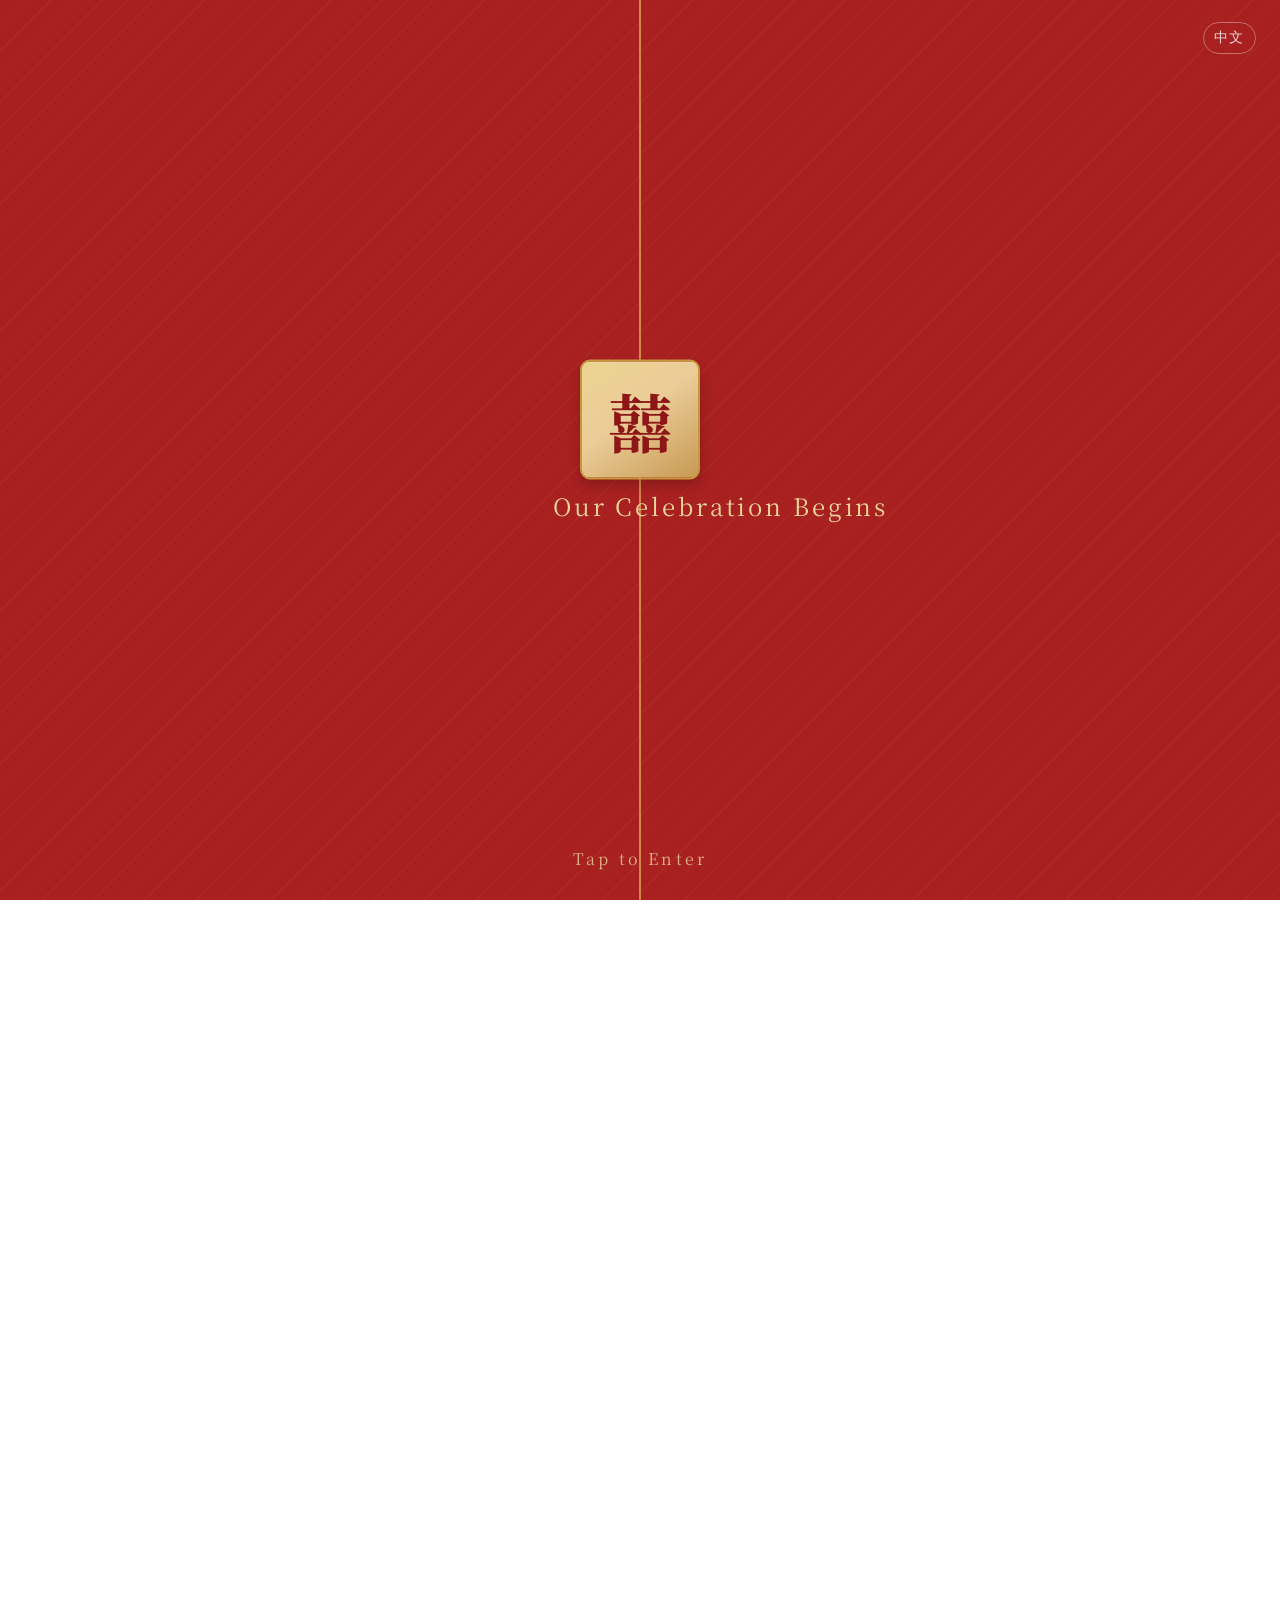
==== commit 544e11bf: "language" ====
--- a/en.html
+++ b/en.html
@@ -13,6 +13,7 @@
 <link rel="stylesheet" href="style.css">
 </head>
 <body class="no-scroll">
+<a href="index.html" class="language-switch">中文</a>
 <!-- Opening -->
 <section id="opening">
 <div class="door door-left"></div>
--- a/style.css
+++ b/style.css
@@ -2403,4 +2403,37 @@
         0 0 9px rgba(216,161,111,.28);
     z-index:9;
     pointer-events:none;
+}
+/* =========================
+   Language Switch
+========================= */
+.language-switch{
+    position: fixed;
+    top: 22px;
+    right: 24px;
+    z-index: 9999;
+    color: rgba(255,255,255,.82);
+    font-family: "Cormorant Garamond", serif;
+    font-size: 14px;
+    letter-spacing: .12em;
+    text-decoration: none;
+    padding: 6px 10px;
+    border: 1px solid rgba(255,255,255,.35);
+    border-radius: 999px;
+    backdrop-filter: blur(4px);
+    -webkit-backdrop-filter: blur(4px);
+    transition:
+        opacity .3s ease,
+        background .3s ease;
+}
+.language-switch:hover{
+    background: rgba(255,255,255,.12);
+}
+@media (max-width: 600px){
+    .language-switch{
+        top: 16px;
+        right: 16px;
+        font-size: 13px;
+        padding: 5px 9px;
+    }
 }
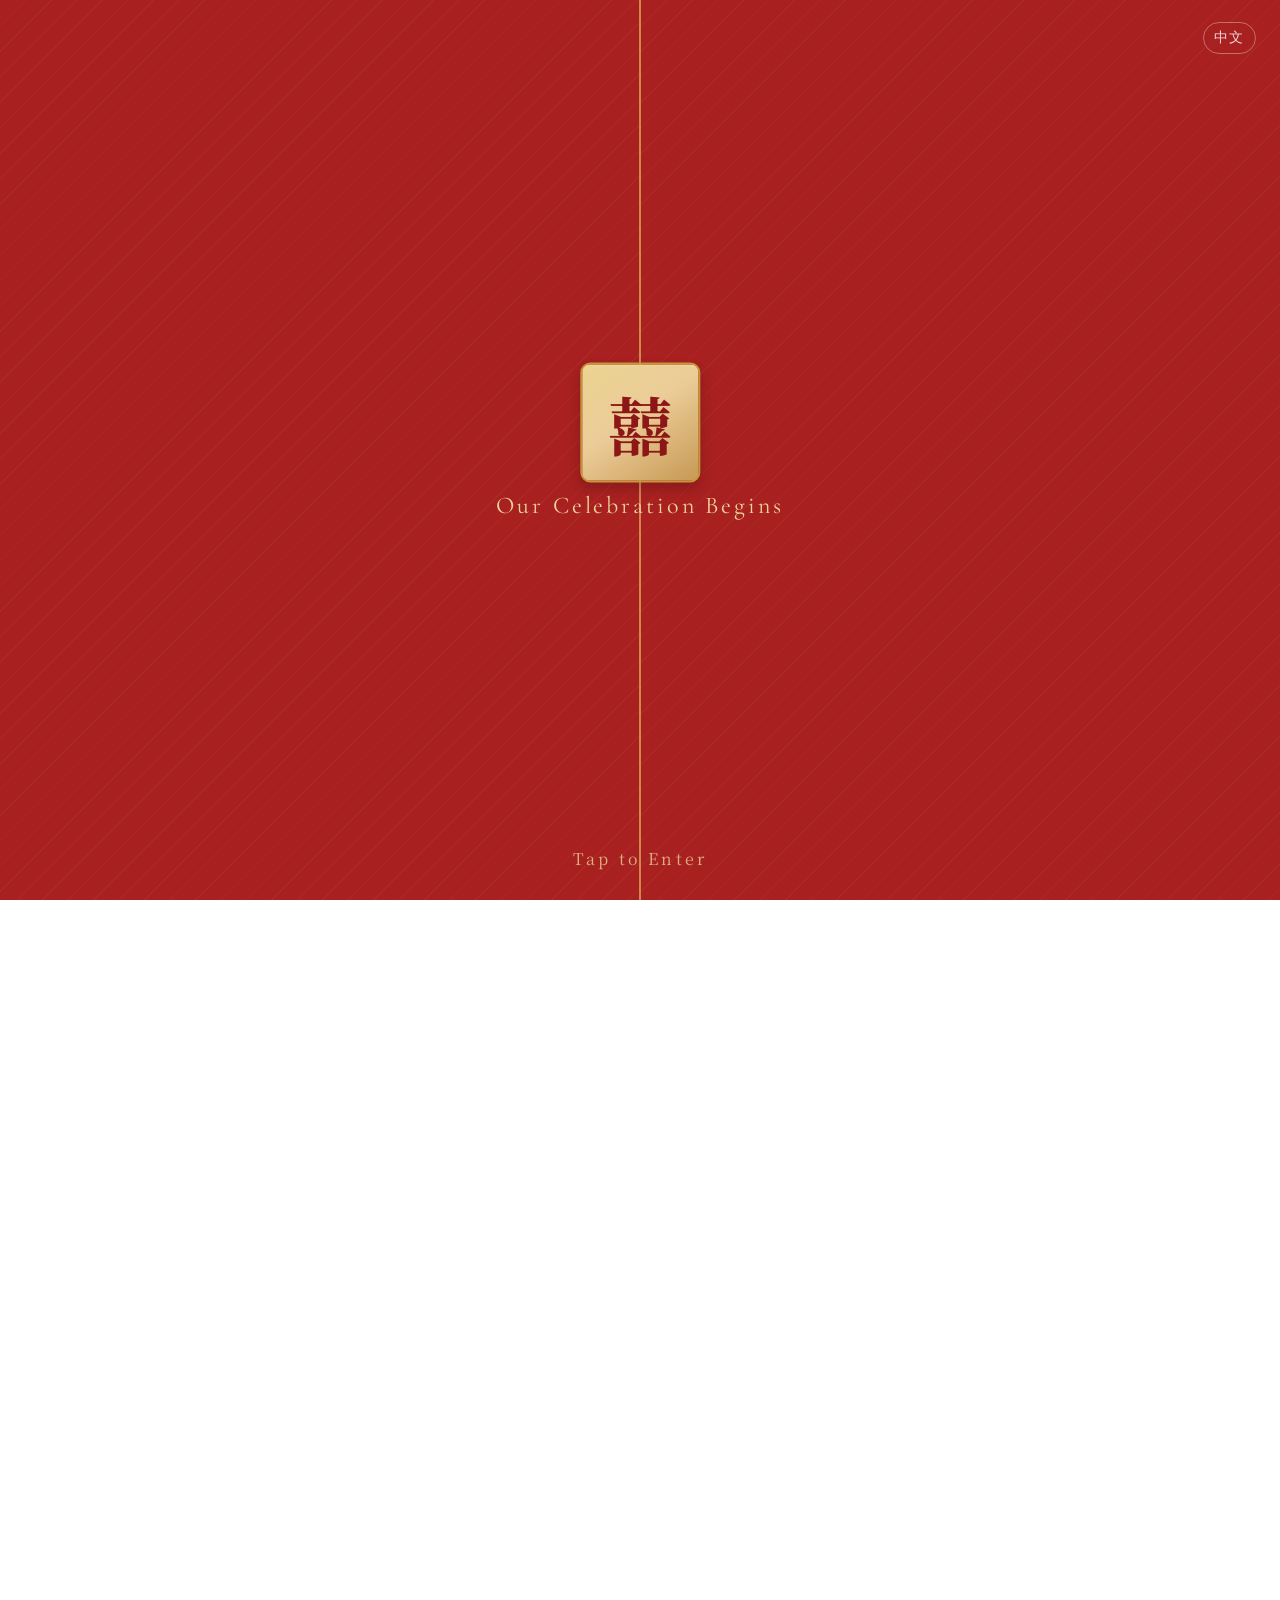
==== commit 27feedd9: "final" ====
--- a/en.html
+++ b/en.html
@@ -40,7 +40,7 @@
         Chin-I
     </h1>
     <p class="hero-english">
-        SSU-YU &amp; CHIN-I
+        周思妤 &amp; 林晉億
     </p>
     <p class="hero-date">
         MARCH 6, 2027 ・ SATURDAY
@@ -121,7 +121,7 @@
             I
         </p>
         <p class="fate-text scene17-line3">
-            became we.
+            became us.
         </p>
     </div>
     <div class="fate-gap"></div>
@@ -148,7 +148,7 @@
             Five years later,
         </p>
         <p class="fate-text scene27-line2">
-            the day we waited for
+            the day we've waited for
         </p>
         <p class="fate-text scene27-line3">
             is finally here.
@@ -256,9 +256,9 @@
     </div>
 </div>
     <p class="ceremony-note">
-    Seating for the lakeside ceremony is limited.<br>
-    We recommend arriving early. If all seats are taken,<br>
-    you are still warmly welcome to join us from the standing area behind.
+    Seating for the lakeside ceremony is limited.
+We recommend arriving early. If all seats are taken,
+you are still warmly welcome to join us from the back.
 </p>
 </div>
 <div class="information-block calendar-block">
@@ -361,7 +361,7 @@
     By Car
 </p>
 <div class="transport-route">
-    <span>Navigate to</span>
+    <span>Drive to</span>
     <span class="route-arrow">↓</span>
     <span>The Lalu, Sun Moon Lake</span>
 </div>
--- a/style.css
+++ b/style.css
@@ -2436,4 +2436,13 @@
         font-size: 13px;
         padding: 5px 9px;
     }
+}
+html[lang="en"] .opening-title{
+    width: max-content;
+    max-width: calc(100vw - 40px);
+    margin: 0 auto 18px;
+
+    font-family: "Cormorant Garamond", serif;
+    text-align: center;
+    text-indent: 0;
 }
